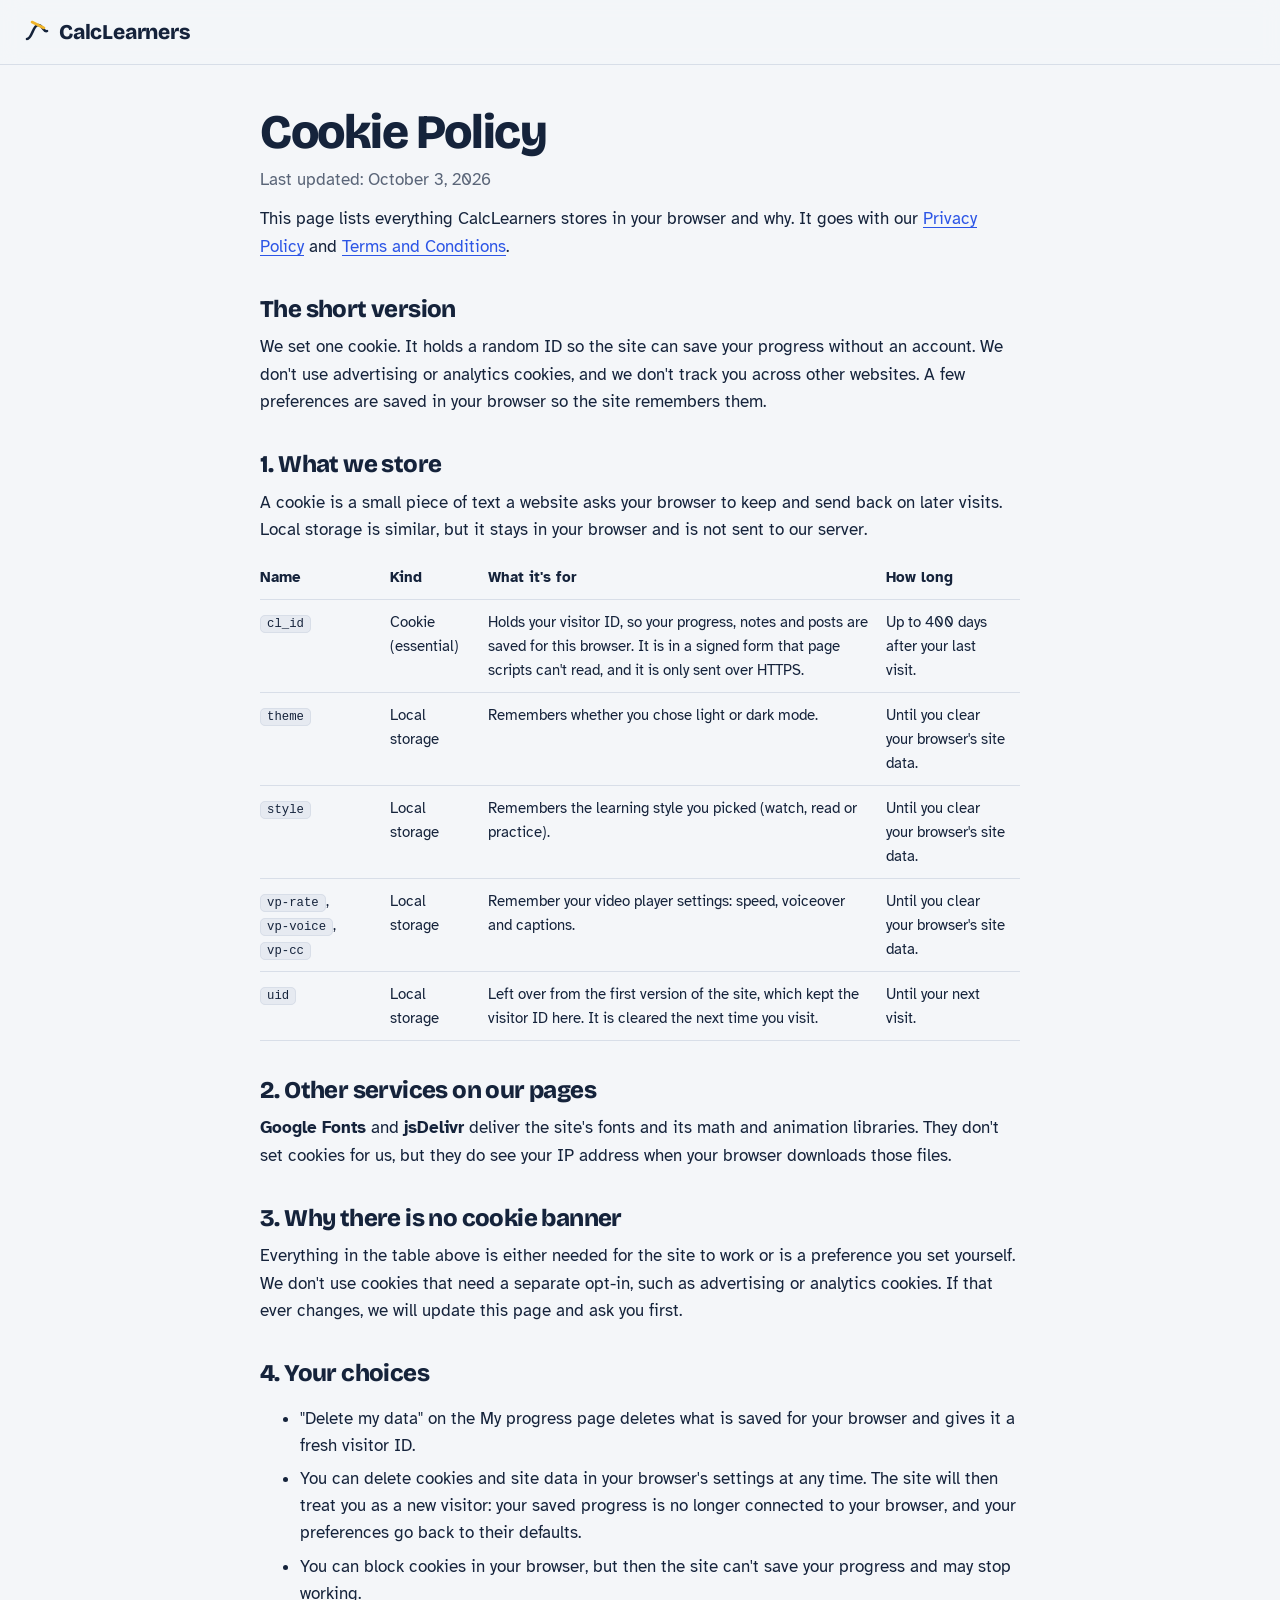
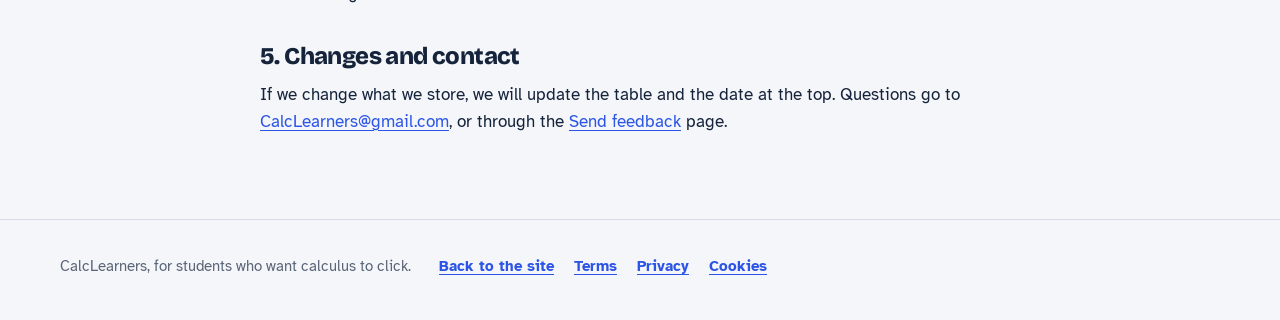
==== static/cookies.html @ 875aa3ac "Remove sign-in: anyone with the link can use the site Back to one anonymous visitor ID per browser, " ====
<!DOCTYPE html>
<html lang="en">
<head>
  <meta charset="utf-8">
  <meta name="viewport" content="width=device-width, initial-scale=1, viewport-fit=cover">
  <meta name="color-scheme" content="light dark">
  <meta name="theme-color" content="#F4F6F9">
  <title>Cookie Policy - CalcLearners</title>
  <script src="theme.js"></script>
  <link rel="icon" href="data:image/svg+xml,%3Csvg xmlns='http://www.w3.org/2000/svg' viewBox='0 0 26 26'%3E%3Crect width='26' height='26' rx='6' fill='%2315233B'/%3E%3Cpath d='M4 19 C 8 19, 9 7, 13.5 7 S 19 14, 22 12' fill='none' stroke='%23fff' stroke-width='2.4' stroke-linecap='round'/%3E%3Cpath d='M8.5 4.5 L 19 10' stroke='%23F0B429' stroke-width='2.4' stroke-linecap='round'/%3E%3C/svg%3E">
  <link rel="preconnect" href="https://fonts.googleapis.com">
  <link rel="preconnect" href="https://fonts.gstatic.com" crossorigin>
  <link rel="stylesheet" href="https://fonts.googleapis.com/css2?family=Atkinson+Hyperlegible:ital,wght@0,400;0,700;1,400&family=Bricolage+Grotesque:opsz,wght@12..96,400;12..96,600;12..96,800&display=swap">
  <link rel="stylesheet" href="style.css">
</head>
<body>
  <a class="skip" href="#main">Skip to content</a>

  <header class="top">
    <div class="top-bar">
      <a class="logo" href="./" aria-label="CalcLearners home">
        <svg viewBox="0 0 26 26" aria-hidden="true">
          <path class="logo-curve" d="M3 20 C 8 20, 9 6, 14 6 S 20 14, 23 12"/>
          <path class="logo-tangent" d="M8 3 L 20 9"/>
        </svg>
        <span>CalcLearners</span>
      </a>
    </div>
  </header>
  <main class="legal" id="main">
    <h1>Cookie Policy</h1>
    <p class="updated">Last updated: October 3, 2026</p>

    <p>This page lists everything CalcLearners stores in your browser and why. It goes with our
      <a href="privacy.html">Privacy Policy</a> and <a href="terms.html">Terms and Conditions</a>.</p>

    <h2>The short version</h2>
    <p>We set one cookie. It holds a random ID so the site can save your progress without an account. We don't
      use advertising or analytics cookies, and we don't track you across other websites. A few preferences are
      saved in your browser so the site remembers them.</p>

    <h2>1. What we store</h2>
    <p>A cookie is a small piece of text a website asks your browser to keep and send back on later visits.
      Local storage is similar, but it stays in your browser and is not sent to our server.</p>
    <div class="legal-table">
      <table>
        <thead>
          <tr><th scope="col">Name</th><th scope="col">Kind</th><th scope="col">What it's for</th><th scope="col">How long</th></tr>
        </thead>
        <tbody>
          <tr>
            <td><code>cl_id</code></td>
            <td>Cookie (essential)</td>
            <td>Holds your visitor ID, so your progress, notes and posts are saved for this browser. It is in a
              signed form that page scripts can't read, and it is only sent over HTTPS.</td>
            <td>Up to 400 days after your last visit.</td>
          </tr>
          <tr>
            <td><code>theme</code></td>
            <td>Local storage</td>
            <td>Remembers whether you chose light or dark mode.</td>
            <td>Until you clear your browser's site data.</td>
          </tr>
          <tr>
            <td><code>style</code></td>
            <td>Local storage</td>
            <td>Remembers the learning style you picked (watch, read or practice).</td>
            <td>Until you clear your browser's site data.</td>
          </tr>
          <tr>
            <td><code>vp-rate</code>, <code>vp-voice</code>, <code>vp-cc</code></td>
            <td>Local storage</td>
            <td>Remember your video player settings: speed, voiceover and captions.</td>
            <td>Until you clear your browser's site data.</td>
          </tr>
          <tr>
            <td><code>uid</code></td>
            <td>Local storage</td>
            <td>Left over from the first version of the site, which kept the visitor ID here. It is cleared the
              next time you visit.</td>
            <td>Until your next visit.</td>
          </tr>
        </tbody>
      </table>
    </div>

    <h2>2. Other services on our pages</h2>
    <p><b>Google Fonts</b> and <b>jsDelivr</b> deliver the site's fonts and its math and animation libraries.
      They don't set cookies for us, but they do see your IP address when your browser downloads those
      files.</p>

    <h2>3. Why there is no cookie banner</h2>
    <p>Everything in the table above is either needed for the site to work or is a preference you set
      yourself. We don't use cookies that need a separate opt-in, such as advertising or analytics cookies. If
      that ever changes, we will update this page and ask you first.</p>

    <h2>4. Your choices</h2>
    <ul>
      <li>"Delete my data" on the My progress page deletes what is saved for your browser and gives it a fresh
        visitor ID.</li>
      <li>You can delete cookies and site data in your browser's settings at any time. The site will then treat
        you as a new visitor: your saved progress is no longer connected to your browser, and your preferences
        go back to their defaults.</li>
      <li>You can block cookies in your browser, but then the site can't save your progress and may stop
        working.</li>
    </ul>

    <h2>5. Changes and contact</h2>
    <p>If we change what we store, we will update the table and the date at the top. Questions go to
      <a href="mailto:CalcLearners@gmail.com">CalcLearners@gmail.com</a>, or through the
      <a href="./#/feedback">Send feedback</a> page.</p>
  </main>
  <footer class="site-foot">
    <div class="wrap">
      <span>CalcLearners, for students who want calculus to click.</span>
      <nav class="foot-legal" aria-label="Legal">
        <a href="./">Back to the site</a>
        <a href="terms.html">Terms</a>
        <a href="privacy.html">Privacy</a>
        <a href="cookies.html">Cookies</a>
      </nav>
    </div>
  </footer>
</body>
</html>
---- static/style.css ----
/* CalcLearners: graph-paper calm, with one rule for clicking.
   Cobalt (--accent) is only ever used on things you can click or tap.
   Marigold is reserved for the tangent line on the home page. */
:root {
  --paper: #F4F6F9;
  --sheet: #FFFFFF;
  --ink: #15233B;
  --graphite: #5A6578;
  --rule: #D8DEE8;
  --rule-strong: #B9C2D1;
  --grid: #E6EAF1;
  --accent: #2C55E6;
  --accent-hover: #1E44C8;
  --accent-ink: #FFFFFF;
  --accent-soft: #E7EDFD;
  --marigold: #F0B429;
  --ok: #1F8A5B;
  --ok-bg: #E3F4EC;
  --bad: #C2412D;
  --bad-bg: #FBEAE6;
  --warn: #8F6200;
  --warn-bg: #FFF4D6;
  --hdr-bg: rgba(244, 246, 249, 0.92);
  --scrim: rgba(12, 20, 38, 0.45);

  --display: "Bricolage Grotesque", "Segoe UI", system-ui, -apple-system, Roboto, sans-serif;
  --body: "Atkinson Hyperlegible", system-ui, -apple-system, "Segoe UI", Roboto, sans-serif;
  --mono: ui-monospace, "SF Mono", Menlo, Consolas, "Roboto Mono", monospace;

  --hdr: 64px;
  --safe-t: env(safe-area-inset-top, 0px);
  --safe-b: env(safe-area-inset-bottom, 0px);
  --hdr-total: calc(var(--hdr) + var(--safe-t));
  --gl: max(24px, env(safe-area-inset-left, 0px));
  --gr: max(24px, env(safe-area-inset-right, 0px));
  color-scheme: light;
}

@media (prefers-color-scheme: dark) {
  :root:not([data-theme="light"]) {
    --paper: #0F1729; --sheet: #16203A; --ink: #E8ECF4; --graphite: #9AA5BA;
    --rule: #2A3654; --rule-strong: #3E4C70; --grid: #1B2641;
    --accent: #7D9BFF; --accent-hover: #A0B6FF; --accent-ink: #0B1222; --accent-soft: #1F2C55;
    --marigold: #F5C451; --ok: #4CC38A; --ok-bg: #143429; --bad: #FF8F7A; --bad-bg: #3A1F22;
    --warn: #E8B341; --warn-bg: #33290F; --hdr-bg: rgba(15, 23, 41, 0.92); --scrim: rgba(0, 0, 0, 0.55);
    color-scheme: dark;
  }
}
:root[data-theme="dark"] {
  --paper: #0F1729; --sheet: #16203A; --ink: #E8ECF4; --graphite: #9AA5BA;
  --rule: #2A3654; --rule-strong: #3E4C70; --grid: #1B2641;
  --accent: #7D9BFF; --accent-hover: #A0B6FF; --accent-ink: #0B1222; --accent-soft: #1F2C55;
  --marigold: #F5C451; --ok: #4CC38A; --ok-bg: #143429; --bad: #FF8F7A; --bad-bg: #3A1F22;
  --warn: #E8B341; --warn-bg: #33290F; --hdr-bg: rgba(15, 23, 41, 0.92); --scrim: rgba(0, 0, 0, 0.55);
  color-scheme: dark;
}

/* ---------- Base ---------- */
*, *::before, *::after { box-sizing: border-box; }
[hidden] { display: none !important; }

html {
  -webkit-text-size-adjust: 100%;
  text-size-adjust: 100%;
  scroll-padding-top: calc(var(--hdr-total) + 12px);
}
@media (prefers-reduced-motion: no-preference) { html { scroll-behavior: smooth; } }

body {
  margin: 0;
  min-height: 100vh;
  min-height: 100dvh;
  display: flex;
  flex-direction: column;
  font: 17px/1.6 var(--body);
  background: var(--paper);
  color: var(--ink);
  -webkit-tap-highlight-color: transparent;
  overflow-x: hidden;
}
@supports (overflow: clip) { body { overflow-x: clip; } }

h1, h2, h3 { font-family: var(--display); line-height: 1.15; text-wrap: balance; }
h2 { font-size: clamp(28px, 4vw, 38px); font-weight: 800; letter-spacing: -0.025em; margin: 0 0 12px; }
h3 { font-size: 21px; font-weight: 600; letter-spacing: -0.01em; margin: 28px 0 10px; }
p { margin: 0 0 12px; }
img, svg, video, canvas { max-width: 100%; }

a { color: var(--accent); text-underline-offset: 3px; text-decoration-thickness: 1px; }
a:hover { text-decoration-thickness: 2px; }

:focus-visible { outline: 3px solid var(--accent); outline-offset: 2px; border-radius: 4px; }

.sr-only {
  position: absolute; width: 1px; height: 1px; padding: 0; margin: -1px;
  overflow: hidden; clip: rect(0 0 0 0); white-space: nowrap; border: 0;
}

.skip {
  position: absolute;
  left: -999px;
  top: calc(8px + var(--safe-t));
  z-index: 60;
  background: var(--accent);
  color: var(--accent-ink);
  padding: 10px 16px;
  border-radius: 10px;
  font-weight: 700;
}
.skip:focus { left: 8px; }

.wrap { width: 100%; max-width: 1208px; margin: 0 auto; padding-left: var(--gl); padding-right: var(--gr); }

small, .muted { color: var(--graphite); }
small { display: inline-block; font-size: 0.875em; }
.bad { color: var(--bad); }
.ok { color: var(--ok); }

kbd, code {
  font: 0.82em var(--mono);
  background: var(--grid);
  border: 1px solid var(--rule);
  border-radius: 5px;
  padding: 1px 6px;
  overflow-wrap: anywhere;
}

/* ---------- Header ---------- */
.top {
  position: sticky;
  top: 0;
  z-index: 30;
  padding-top: var(--safe-t);
  background: var(--hdr-bg);
  -webkit-backdrop-filter: saturate(1.4) blur(10px);
  backdrop-filter: saturate(1.4) blur(10px);
  border-bottom: 1px solid var(--rule);
}
.top-bar {
  height: var(--hdr);
  display: flex;
  align-items: center;
  gap: 20px;
  padding-left: var(--gl);
  padding-right: var(--gr);
}

.logo {
  flex: none;
  display: flex;
  align-items: center;
  gap: 9px;
  min-height: 44px;
  font: 800 21px/1 var(--display);
  letter-spacing: -0.01em;
  color: var(--ink);
  text-decoration: none;
}
.logo svg { width: 26px; height: 26px; flex: none; }
.logo-curve { fill: none; stroke: var(--ink); stroke-width: 2.6; stroke-linecap: round; }
.logo-tangent { fill: none; stroke: var(--marigold); stroke-width: 2.6; stroke-linecap: round; }

.nav { display: flex; align-items: center; gap: 2px; }
.nav a {
  display: flex;
  align-items: center;
  min-height: 44px;
  padding: 0 12px;
  border-radius: 8px;
  color: var(--ink);
  font-weight: 700;
  font-size: 16px;
  text-decoration: none;
  white-space: nowrap;
}
.nav a[aria-current="page"] { color: var(--accent); box-shadow: inset 0 -3px 0 var(--accent); border-radius: 0; }
.nav-more { display: none; }

.top-tools { margin-left: auto; display: flex; align-items: center; gap: 10px; }

.search-mini {
  width: 210px;
  justify-content: flex-start;
  min-height: 42px;
  margin: 0;
  padding: 0 10px 0 12px;
  border: 1px solid var(--rule);
  background: var(--sheet);
  color: var(--graphite);
  font-weight: 400;
  font-size: 15px;
  cursor: text;
}
.search-mini svg { width: 16px; height: 16px; flex: none; }
.search-mini kbd { margin-left: auto; font: 12px var(--body); padding: 0 6px; }

.progress-link {
  display: flex;
  align-items: center;
  gap: 8px;
  min-height: 44px;
  padding: 0 10px 0 6px;
  border-radius: 10px;
  color: var(--ink);
  font-weight: 700;
  font-size: 15px;
  text-decoration: none;
  white-space: nowrap;
  font-variant-numeric: tabular-nums;
}
.progress-link svg { width: 32px; height: 32px; flex: none; transform: rotate(-90deg); }
.progress-link[aria-current="page"] { color: var(--accent); }
.pr-track { fill: none; stroke: var(--rule); stroke-width: 4; }
.pr-fill { fill: none; stroke: var(--ok); stroke-width: 4; stroke-linecap: round; transition: stroke-dasharray 0.6s ease; }

.icon-btn {
  display: inline-grid;
  place-items: center;
  width: 44px;
  height: 44px;
  min-height: 44px;
  margin: 0;
  padding: 0;
  border: 1px solid var(--rule);
  border-radius: 10px;
  background: transparent;
  color: var(--ink);
}
.icon-btn svg { width: 19px; height: 19px; }
.menu-btn { display: none; }
.menu-btn path { transition: transform 0.2s ease, opacity 0.2s ease; transform-origin: 12px 12px; }
.menu-btn[aria-expanded="true"] .m1 { transform: rotate(45deg) translateY(5px); }
.menu-btn[aria-expanded="true"] .m2 { opacity: 0; }
.menu-btn[aria-expanded="true"] .m3 { transform: rotate(-45deg) translateY(-5px); }

:root[data-theme="dark"] .ico-moon,
:root:not([data-theme="dark"]) .ico-sun { display: none; }

@media (hover: hover) {
  .nav a:hover { background: var(--accent-soft); color: var(--accent); }
  .nav a[aria-current="page"]:hover { background: transparent; }
  .progress-link:hover { background: var(--accent-soft); }
  .icon-btn:hover { border-color: var(--accent); color: var(--accent); background: transparent; }
  .search-mini:hover { border-color: var(--accent); background: var(--sheet); color: var(--graphite); }
}

/* ---------- Server banner & toast ---------- */
#banner {
  background: var(--bad-bg);
  color: var(--ink);
  border-bottom: 1px solid var(--bad);
  padding: 12px var(--gr) 12px var(--gl);
  font-size: 15px;
}

#toast {
  position: fixed;
  left: 50%;
  bottom: calc(20px + var(--safe-b));
  z-index: 70;
  transform: translate(-50%, 20px);
  max-width: calc(100% - 32px);
  padding: 12px 20px;
  border-radius: 12px;
  background: var(--ink);
  color: var(--paper);
  font-weight: 700;
  text-align: center;
  opacity: 0;
  pointer-events: none;
  transition: opacity 0.2s, transform 0.2s;
}
#toast.show { opacity: 1; transform: translate(-50%, 0); }

/* ---------- Form controls ---------- */
input, textarea, select, button { font: inherit; color: inherit; }

input, textarea, select {
  display: block;
  width: 100%;
  margin: 4px 0;
  min-height: 46px;
  padding: 10px 14px;
  border: 1px solid var(--rule-strong);
  border-radius: 10px;
  background: var(--sheet);
  color: var(--ink);
  font-size: max(16px, 1em); /* 16px+ stops iPhones zooming in on focus */
}
input[type="radio"], input[type="checkbox"] { display: inline-block; width: auto; min-height: 0; accent-color: var(--accent); }
textarea { min-height: 0; resize: vertical; line-height: 1.5; }
input::placeholder, textarea::placeholder { color: var(--graphite); opacity: 1; }
input:focus, textarea:focus, select:focus { outline: none; border-color: var(--accent); box-shadow: 0 0 0 3px var(--accent-soft); }
input[type="search"]::-webkit-search-decoration { -webkit-appearance: none; }
label { display: block; margin: 10px 0; }

button, .btn {
  display: inline-flex;
  align-items: center;
  justify-content: center;
  gap: 8px;
  width: auto;
  min-height: 44px;
  margin: 4px 0;
  padding: 9px 18px;
  border: 2px solid var(--accent);
  border-radius: 10px;
  background: var(--accent);
  color: var(--accent-ink);
  font-family: var(--body);
  font-weight: 700;
  font-size: 16px;
  line-height: 1.25;
  text-align: center;
  text-decoration: none;
  cursor: pointer;
  touch-action: manipulation;
  transition: background-color 0.15s, border-color 0.15s, color 0.15s, transform 0.1s;
}
button:active, .btn:active { transform: translateY(1px); }
button:disabled { cursor: default; opacity: 0.55; transform: none; }
button.ghost, .btn.ghost { background: transparent; color: var(--accent); }
button.small, .btn.small { min-height: 36px; padding: 5px 12px; font-size: 15px; }
/* Things that can't be undone (deleting your data). */
button.danger { background: var(--bad); border-color: var(--bad); color: var(--sheet); }
button.danger.ghost { background: transparent; color: var(--bad); }
button.danger:focus-visible { outline-color: var(--bad); }
button.link {
  display: inline;
  min-height: 0;
  margin: 0;
  padding: 0;
  border: 0;
  background: none;
  color: var(--accent);
  font-weight: 700;
  text-decoration: underline;
  text-underline-offset: 3px;
}
.btn-lg { flex-wrap: wrap; row-gap: 0; column-gap: 10px; min-height: 54px; padding: 13px 24px; font-size: 17px; border-radius: 12px; }
.btn small { color: inherit; opacity: 0.85; font-weight: 400; font-size: 14px; }

@media (hover: hover) {
  button:hover, .btn:hover { background: var(--accent-hover); border-color: var(--accent-hover); color: var(--accent-ink); text-decoration: none; }
  button.ghost:hover, .btn.ghost:hover { background: var(--accent-soft); border-color: var(--accent); color: var(--accent); }
  button.link:hover { background: none; color: var(--accent); text-decoration-thickness: 2px; }
  button.danger:hover { background: var(--bad); border-color: var(--bad); color: var(--sheet); filter: brightness(0.9); }
  button.danger.ghost:hover { background: var(--bad-bg); border-color: var(--bad); color: var(--bad); filter: none; }
}
@media (pointer: coarse) {
  button.small, .btn.small { min-height: 44px; }
}

.row { display: flex; gap: 8px; align-items: center; flex-wrap: wrap; }
.row > input, .row > select, .row > textarea { flex: 1 1 160px; min-width: 0; }
.row.between { justify-content: space-between; }

/* ---------- Home page ---------- */
#landing { flex: 1; }

.hero {
  display: grid;
  grid-template-columns: 5fr 7fr;
  gap: 48px;
  align-items: center;
  padding-top: 56px;
  padding-bottom: 32px;
}
.hero h1 {
  margin: 0;
  font-size: clamp(40px, 6vw, 76px);
  font-weight: 800;
  letter-spacing: -0.035em;
  line-height: 0.98;
}
.hero h1 span { display: block; font-weight: 400; letter-spacing: -0.02em; }
.lede { font-size: 19px; color: var(--graphite); max-width: 36ch; margin: 22px 0 28px; }
.hero-actions { display: flex; flex-direction: column; align-items: flex-start; gap: 12px; }
.hero-actions .btn { margin: 0; }
.resume-note { margin: 0; font-size: 15px; color: var(--graphite); max-width: 40ch; }
.resume-note b { color: var(--ink); }

.plot {
  margin: 0;
  min-width: 0;
  padding: 16px 16px 12px;
  background: var(--sheet);
  border: 1px solid var(--rule);
  border-radius: 20px;
}
.graph { display: block; width: 100%; height: auto; cursor: crosshair; touch-action: pan-y; border-radius: 8px; }
.g-grid { stroke: var(--grid); stroke-width: 1; }
.g-axis { stroke: var(--graphite); stroke-width: 1.2; }
.g-curve { fill: none; stroke: var(--ink); stroke-width: 3; stroke-linecap: round; stroke-linejoin: round; }
.g-rise { fill: none; stroke: var(--marigold); stroke-width: 1.5; stroke-dasharray: 4 4; }
.g-tan { stroke: var(--marigold); stroke-width: 4; stroke-linecap: round; }
.g-dot { fill: var(--sheet); stroke: var(--ink); stroke-width: 3; }

.readout {
  display: flex;
  flex-wrap: wrap;
  align-items: baseline;
  gap: 6px 22px;
  margin-top: 8px;
  padding: 12px 4px 2px;
  border-top: 1px solid var(--rule);
  font-size: 16px;
}
.readout .val { font-variant-numeric: tabular-nums; }
.readout .hint { margin-left: auto; color: var(--graphite); font-size: 14px; }
.swatch { display: inline-block; width: 14px; height: 4px; margin-right: 7px; border-radius: 2px; vertical-align: middle; }
.sw-curve { background: var(--ink); }
.sw-tan { background: var(--marigold); }

.find { padding-top: 24px; padding-bottom: 56px; }
.find > label { margin: 0 0 12px; font: 600 23px/1.2 var(--display); letter-spacing: -0.01em; }
.find-box {
  display: flex;
  align-items: center;
  gap: 10px;
  padding: 5px 5px 5px 16px;
  background: var(--sheet);
  border: 2px solid var(--rule);
  border-radius: 14px;
}
.find-box:focus-within { border-color: var(--accent); }
.find-box > svg { width: 22px; height: 22px; flex: none; color: var(--graphite); }
.find-box input { flex: 1; min-width: 0; margin: 0; padding: 10px 0; border: 0; background: none; font-size: 19px; }
.find-box input:focus { box-shadow: none; }
.find-box .btn { margin: 0; flex: none; }

.find-results {
  list-style: none;
  margin: 8px 0 0;
  padding: 6px;
  background: var(--sheet);
  border: 1px solid var(--rule);
  border-radius: 14px;
}
.find-results a {
  display: flex;
  flex-wrap: wrap;
  align-items: baseline;
  justify-content: space-between;
  gap: 2px 16px;
  min-height: 48px;
  padding: 11px 12px;
  border-radius: 10px;
  color: var(--ink);
  text-decoration: none;
  font-weight: 700;
}
.find-results a small { font-weight: 400; }
.find-results a:focus-visible { outline-offset: -3px; }
.find-results .none { padding: 12px; color: var(--graphite); }
@media (hover: hover) { .find-results a:hover { background: var(--accent-soft); color: var(--accent); } }

.chips-row { display: flex; flex-wrap: wrap; align-items: center; gap: 8px; margin-top: 14px; }
.chips-row > span { color: var(--graphite); font-size: 15px; margin-right: 4px; }

.course-map { padding: 56px 0 72px; background: var(--sheet); border-top: 1px solid var(--rule); border-bottom: 1px solid var(--rule); }
.section-head { display: flex; align-items: flex-end; justify-content: space-between; flex-wrap: wrap; gap: 16px 24px; margin-bottom: 24px; }
.section-head h2 { margin: 0; font-size: clamp(30px, 4vw, 44px); }
.section-head p { margin: 8px 0 0; color: var(--graphite); max-width: 54ch; }
.legend { display: flex; flex-wrap: wrap; gap: 6px 18px; font-size: 14px; color: var(--graphite); }
.legend i { display: inline-block; width: 10px; height: 10px; margin-right: 6px; border-radius: 50%; }
.lg-done { background: var(--ok); }
.lg-here { background: var(--accent); }
.lg-todo { background: var(--rule-strong); }

.weeks { list-style: none; margin: 0; padding: 0; border-top: 1px solid var(--rule); }
.weeks-empty { padding: 20px 8px; color: var(--graphite); }
.week { border-bottom: 1px solid var(--rule); }
.week-toggle {
  display: grid;
  grid-template-columns: 64px minmax(0, 1fr) auto 24px;
  align-items: center;
  gap: 16px;
  width: 100%;
  min-height: 72px;
  margin: 0;
  padding: 14px 8px;
  border: 0;
  border-radius: 0;
  background: transparent;
  color: var(--ink);
  text-align: left;
  font-weight: 400;
}
.week-toggle:active { transform: none; }
.week-toggle:focus-visible { outline-offset: -3px; border-radius: 8px; }
.w-num { font: 800 30px/1 var(--display); letter-spacing: -0.03em; color: var(--rule-strong); font-variant-numeric: tabular-nums; }
.week.done .w-num { color: var(--ok); }
.week.current .w-num { color: var(--accent); }
.w-title { font: 600 20px/1.25 var(--display); min-width: 0; }
.w-sub { display: block; margin-top: 3px; font: 15px/1.4 var(--body); color: var(--graphite); }
.w-state { font-size: 14px; color: var(--graphite); white-space: nowrap; }
.week.done .w-state { color: var(--ok); font-weight: 700; }
.week.current .w-state { color: var(--accent); font-weight: 700; }
.chev { width: 20px; height: 20px; color: var(--graphite); transition: transform 0.2s ease; }
.week.open .chev { transform: rotate(180deg); }
.week-lessons { display: none; padding: 0 8px 22px 88px; }
.week.open .week-lessons { display: block; }
.week-lessons ul { list-style: none; margin: 0; padding: 0; display: grid; grid-template-columns: repeat(auto-fill, minmax(min(100%, 250px), 1fr)); gap: 8px; }
.week-lessons a {
  display: flex;
  align-items: center;
  gap: 10px;
  min-height: 48px;
  padding: 10px 14px;
  border: 1px solid var(--rule);
  border-radius: 10px;
  background: var(--paper);
  color: var(--ink);
  text-decoration: none;
  line-height: 1.3;
}
.week-lessons .dot { flex: none; width: 10px; height: 10px; border-radius: 50%; border: 2px solid var(--rule-strong); }
.week-lessons a.l-done .dot { background: var(--ok); border-color: var(--ok); }
.week-lessons a.l-next { border-color: var(--accent); box-shadow: inset 4px 0 0 var(--accent); }
.week-lessons a.l-next .dot { border-color: var(--accent); }
.week-lessons .tag { margin-left: auto; padding-left: 8px; font-size: 13px; font-weight: 700; color: var(--accent); white-space: nowrap; }
@media (hover: hover) {
  .week-toggle:hover { background: transparent; color: var(--ink); }
  .week-toggle:hover .w-title { color: var(--accent); }
  .week-lessons a:hover { border-color: var(--accent); color: var(--accent); }
}

.tools-band { padding-top: 72px; padding-bottom: 72px; }
.tools-band h2 { margin-bottom: 24px; }
.tool-list { display: grid; grid-template-columns: repeat(3, minmax(0, 1fr)); border-top: 2px solid var(--ink); }
.tool { padding: 24px 28px 8px 0; }
.tool + .tool { padding-left: 28px; border-left: 1px solid var(--rule); }
.tool h3 { margin: 0 0 8px; font-size: 22px; }
.tool p { color: var(--graphite); max-width: 34ch; margin-bottom: 14px; }
.tool a { font-weight: 700; }
.tool-formula { margin: 6px 0 14px; font-size: 18px; overflow-x: auto; overflow-y: hidden; }

/* ---------- Footer ---------- */
.site-foot {
  border-top: 1px solid var(--rule);
  padding: 24px 0 calc(32px + var(--safe-b));
  color: var(--graphite);
  font-size: 15px;
}
.site-foot .wrap { display: flex; flex-wrap: wrap; align-items: center; gap: 8px 28px; }
.site-foot nav { display: flex; flex-wrap: wrap; gap: 4px 20px; margin-left: auto; }
.site-foot .foot-legal { margin-left: 0; }
.site-foot a { display: inline-flex; align-items: center; min-height: 44px; font-weight: 700; }

/* ---------- Forms ---------- */
.field { margin-bottom: 14px; }
.field label { margin: 0 0 4px; font-weight: 700; }
.field input { margin: 0; }
.field .hint { display: block; margin-top: 4px; font-size: 14px; }
.form-error { margin: 0 0 12px; color: var(--bad); font-weight: 700; }
.form-error:empty { display: none; }
.account-actions { margin-top: 14px; }
.delete-data { margin-top: 14px; padding-top: 14px; border-top: 1px solid var(--rule); }
.delete-data .field { max-width: 360px; }

/* ---------- Terms, privacy and cookie pages ---------- */
main.legal { width: 100%; max-width: 808px; margin: 0 auto; padding: 40px var(--gr) 72px var(--gl); }
.legal h1 { margin: 0 0 6px; font-size: clamp(34px, 5vw, 48px); font-weight: 800; letter-spacing: -0.03em; }
.legal h2 { margin: 36px 0 10px; font-size: 24px; }
.legal .updated { color: var(--graphite); }
.legal li { margin-bottom: 6px; }
.legal-table { overflow-x: auto; }
.legal table { width: 100%; min-width: 540px; border-collapse: collapse; font-size: 15px; }
.legal th, .legal td { padding: 10px 14px 10px 0; border-bottom: 1px solid var(--rule); text-align: left; vertical-align: top; }
.legal td code { white-space: nowrap; }

/* ---------- Learning app layout ---------- */
#app { flex: 1; display: flex; align-items: flex-start; width: 100%; }

aside {
  position: sticky;
  top: var(--hdr-total);
  flex: none;
  width: 300px;
  height: calc(100vh - var(--hdr-total));
  height: calc(100dvh - var(--hdr-total));
  overflow-y: auto;
  overscroll-behavior: contain;
  -webkit-overflow-scrolling: touch;
  padding: 0 14px 32px max(14px, env(safe-area-inset-left, 0px));
  background: var(--sheet);
  border-right: 1px solid var(--rule);
}
.aside-head {
  position: sticky;
  top: 0;
  z-index: 1;
  display: flex;
  gap: 8px;
  align-items: center;
  padding: 16px 0 8px;
  background: var(--sheet);
}
.aside-head input { margin: 0; }
.topics-close { display: none; flex: none; }

#side h4 {
  display: flex;
  justify-content: space-between;
  gap: 8px;
  margin: 18px 0 0;
  padding: 0 10px;
  font: 600 15px/1.3 var(--display);
  color: var(--ink);
}
#side h4 span { font: 13px var(--body); color: var(--graphite); font-variant-numeric: tabular-nums; }
.unit-sub { margin: 2px 0 6px; padding: 0 10px; color: var(--graphite); font-size: 13px; line-height: 1.35; }
#side > small { display: block; padding: 12px 10px; }

a.t {
  display: flex;
  align-items: center;
  gap: 8px;
  min-height: 40px;
  padding: 7px 10px;
  border-radius: 8px;
  color: var(--ink);
  font-size: 15px;
  line-height: 1.3;
  text-decoration: none;
}
a.t .tick { flex: none; width: 14px; color: var(--ok); font-weight: 700; text-align: center; }
a.t.on { background: var(--accent-soft); color: var(--accent); font-weight: 700; box-shadow: inset 3px 0 0 var(--accent); }
@media (hover: hover) { a.t:hover { background: var(--accent-soft); color: var(--accent); } }

.scrim { display: none; }
.topics-btn { display: none; }

main { flex: 1; min-width: 0; padding: 32px 40px 64px; }
#view { max-width: 860px; }
#view:focus { outline: none; }
#view > h2:first-child { margin-top: 0; }

.card {
  margin: 12px 0;
  padding: 20px 22px;
  background: var(--sheet);
  border: 1px solid var(--rule);
  border-radius: 14px;
}
.card h3 { margin-top: 0; }
.card.slim { padding: 12px 16px; }
.card.hl { border-color: var(--accent); box-shadow: inset 4px 0 0 var(--accent); }

.empty { text-align: center; color: var(--graphite); padding: 40px 20px; border: 2px dashed var(--rule-strong); border-radius: 14px; }

/* ---------- Badges & chips ---------- */
.badge {
  display: inline-block;
  padding: 1px 9px;
  border-radius: 999px;
  border: 1px solid var(--rule-strong);
  color: var(--ink);
  font-size: 13px;
  font-weight: 700;
  line-height: 1.5;
}
.badge.lvl-beginner, .badge.ok { border-color: var(--ok); color: var(--ok); }
.badge.lvl-intermediate { border-color: var(--warn); color: var(--warn); }
.badge.lvl-advanced { border-color: var(--bad); color: var(--bad); }

.chips { display: flex; flex-wrap: wrap; gap: 6px; margin-top: 10px; }
.chip {
  display: inline-flex;
  align-items: center;
  min-height: 34px;
  max-width: 100%;
  padding: 5px 13px;
  border-radius: 999px;
  background: var(--accent-soft);
  color: var(--accent);
  font-size: 15px;
  line-height: 1.3;
  text-decoration: none;
  overflow-wrap: anywhere;
}
.chip.done { background: var(--ok-bg); color: var(--ok); }
.chip.weak { background: var(--bad-bg); color: var(--bad); }
@media (hover: hover) {
  .chip:hover { background: var(--accent); color: var(--accent-ink); }
  .chip.done:hover { background: var(--ok); color: var(--sheet); }
  .chip.weak:hover { background: var(--bad); color: var(--sheet); }
}
@media (pointer: coarse) { .chip { min-height: 40px; } }

/* ---------- Lesson ---------- */
.crumbs { display: flex; flex-wrap: wrap; align-items: center; gap: 4px 8px; margin-bottom: 6px; color: var(--graphite); font-size: 15px; }
.lesson-actions { margin-bottom: 8px; }
.prereq { border-left: 4px solid var(--warn); }
.prereq .chips { margin: 10px 0; }
.prereq-note { margin: 0; font-size: 15px; }

.jump {
  position: sticky;
  top: var(--hdr-total);
  z-index: 5;
  display: flex;
  gap: 2px;
  margin: 8px 0;
  padding: 8px 0;
  overflow-x: auto;
  scrollbar-width: none;
  background: var(--paper);
  border-bottom: 1px solid var(--rule);
}
.jump::-webkit-scrollbar { display: none; }
.jump button {
  flex: none;
  margin: 0;
  padding: 6px 10px;
  border: 0;
  background: transparent;
  color: var(--ink);
  font-size: 15px;
  white-space: nowrap;
}
.jump button span {
  display: inline-grid;
  place-items: center;
  width: 20px;
  height: 20px;
  border-radius: 50%;
  border: 1px solid var(--rule-strong);
  font-size: 12px;
  font-variant-numeric: tabular-nums;
}
@media (hover: hover) { .jump button:hover { background: var(--accent-soft); color: var(--accent); border-color: transparent; } }

section.card { scroll-margin-top: calc(var(--hdr-total) + 72px); }

.formula { border-top: 1px solid var(--rule); padding: 8px 0 2px; overflow-x: auto; overflow-y: hidden; -webkit-overflow-scrolling: touch; }
.formula:first-of-type { border-top: 0; }
.formula small { display: block; }
.katex-display { margin: 0.5em 0; }
.katex { font-size: 1.1em; }

.problem { font-size: 18px; }
.steps { padding-left: 22px; }
.steps li { margin: 8px 0; padding-left: 4px; }
#s-example .answer { padding: 12px 16px; background: var(--ok-bg); border-radius: 10px; }

.mistakes { padding-left: 0; list-style: none; }
.mistakes li { position: relative; padding: 6px 0 6px 28px; }
.mistakes li::before { content: "!"; position: absolute; left: 0; top: 8px; display: grid; place-items: center; width: 18px; height: 18px; border-radius: 50%; background: var(--warn-bg); color: var(--warn); font-size: 12px; font-weight: 700; }

.prob { border-top: 1px solid var(--rule); padding: 14px 0; }
.prob p { margin: 0 0 6px; }
.box { margin-top: 8px; padding: 12px 16px; border-radius: 10px; background: var(--grid); overflow-x: auto; }
.box.ans { background: var(--ok-bg); }

.qq { border-top: 1px solid var(--rule); padding: 14px 0; }
.choices { display: grid; grid-template-columns: repeat(auto-fit, minmax(min(100%, 200px), 1fr)); gap: 8px; }
.choice {
  justify-content: flex-start;
  margin: 0;
  padding: 10px 14px;
  border: 1px solid var(--rule-strong);
  background: var(--sheet);
  color: var(--ink);
  font-weight: 400;
  text-align: left;
  overflow-x: auto;
}
.choice:disabled { opacity: 0.6; }
.choice.right { border-color: var(--ok); background: var(--ok-bg); color: var(--ink); opacity: 1; box-shadow: inset 4px 0 0 var(--ok); }
.choice.wrong { border-color: var(--bad); background: var(--bad-bg); color: var(--ink); opacity: 1; box-shadow: inset 4px 0 0 var(--bad); }
@media (hover: hover) { .choice:not(:disabled):hover { border-color: var(--accent); background: var(--accent-soft); color: var(--ink); } }
.why { margin: 10px 0 0; }

.result {
  display: flex;
  align-items: center;
  gap: 16px;
  margin: 14px 0;
  padding: 14px 18px;
  border: 1px solid var(--rule-strong);
  border-radius: 12px;
}
.result.good { border-color: var(--ok); background: var(--ok-bg); }
.result .score { font: 800 34px/1 var(--display); font-variant-numeric: tabular-nums; }

.videos { padding-left: 20px; }
.videos li { margin: 6px 0; }

.pager { display: grid; grid-template-columns: 1fr 1fr; gap: 12px; margin: 28px 0 40px; }
.pager a {
  display: flex;
  flex-direction: column;
  gap: 2px;
  min-height: 64px;
  padding: 12px 16px;
  border: 1px solid var(--rule);
  border-radius: 12px;
  background: var(--sheet);
  font-weight: 700;
  text-decoration: none;
  line-height: 1.3;
}
.pager a small { font-weight: 400; color: var(--graphite); }
.pager .next { grid-column: 2; text-align: right; align-items: flex-end; }
@media (hover: hover) { .pager a:hover { border-color: var(--accent); background: var(--accent-soft); } }

/* ---------- Topic picker ---------- */
.topic-grid { display: grid; grid-template-columns: repeat(auto-fill, minmax(min(100%, 230px), 1fr)); gap: 10px; }
.topic {
  display: flex;
  flex-direction: column;
  gap: 4px;
  padding: 14px 16px;
  border: 1px solid var(--rule);
  border-radius: 12px;
  background: var(--sheet);
  color: var(--ink);
  text-decoration: none;
}
.topic.done { border-color: var(--ok); }
.topic.done b { color: var(--ok); }
.topic span { font-size: 14px; color: var(--graphite); }
@media (hover: hover) { .topic:hover { border-color: var(--accent); color: var(--accent); } }

/* ---------- Dashboard ---------- */
.tiles { display: grid; grid-template-columns: repeat(auto-fit, minmax(min(100%, 150px), 1fr)); gap: 10px; margin-bottom: 8px; }
.tile { padding: 16px; background: var(--sheet); border: 1px solid var(--rule); border-radius: 14px; }
.tile b { display: block; font: 800 34px/1.1 var(--display); font-variant-numeric: tabular-nums; }
.tile b small { font-size: 17px; }
.tile span { color: var(--graphite); font-size: 15px; }
.two { display: grid; grid-template-columns: repeat(auto-fit, minmax(min(100%, 260px), 1fr)); gap: 12px; }
.two h3 { margin: 4px 0 10px; }
.bar { height: 8px; margin: 10px 0; border-radius: 999px; background: var(--grid); overflow: hidden; }
.bar i { display: block; height: 100%; background: var(--ok); border-radius: inherit; transition: width 0.6s; }

/* ---------- Forum ---------- */
.filters { margin: 24px 0 4px; }
.tabs { display: flex; padding: 3px; gap: 2px; border: 1px solid var(--rule-strong); border-radius: 12px; background: var(--sheet); }
.tabs button { margin: 0; min-height: 40px; padding: 6px 14px; border: 0; border-radius: 9px; background: transparent; color: var(--ink); font-weight: 700; }
.tabs button.on { background: var(--accent); color: var(--accent-ink); }
@media (hover: hover) { .tabs button:not(.on):hover { background: var(--accent-soft); color: var(--accent); } }
.q-head { display: flex; gap: 12px; align-items: flex-start; }
.q-head > div { min-width: 0; }
.q-title { font: 600 18px/1.3 var(--display); overflow-wrap: anywhere; }
.meta { display: flex; flex-wrap: wrap; align-items: center; gap: 6px; margin-top: 4px; color: var(--graphite); font-size: 14px; }
.post-text { margin: 8px 0; white-space: pre-wrap; overflow-wrap: anywhere; }
.vote {
  flex: none;
  min-height: 40px;
  margin: 0;
  padding: 4px 10px;
  border: 1px solid var(--rule-strong);
  background: transparent;
  color: var(--graphite);
  font-size: 14px;
  font-variant-numeric: tabular-nums;
}
.vote.on { background: var(--accent); border-color: var(--accent); color: var(--accent-ink); }
.vote:disabled { opacity: 0.5; }
@media (hover: hover) { .vote:not(:disabled):not(.on):hover { background: var(--accent-soft); border-color: var(--accent); color: var(--accent); } }
.answers { margin-left: 8px; }
.answers .answer { display: flex; gap: 10px; align-items: flex-start; margin: 10px 0; padding: 4px 0 4px 12px; border-left: 2px solid var(--rule); }
.answers .answer > div { min-width: 0; }
.answers .answer.helpful { border-left-color: var(--ok); }
.answers .answer .post-text { margin: 0 0 2px; }
.reply textarea { min-height: 46px; }

/* ---------- Upload ---------- */
.drop {
  position: relative;
  display: flex;
  flex-direction: column;
  align-items: center;
  gap: 2px;
  margin: 0 0 8px;
  padding: 28px 16px;
  border: 2px dashed var(--rule-strong);
  border-radius: 14px;
  text-align: center;
  cursor: pointer;
  transition: border-color 0.15s, background 0.15s;
}
.drop b { color: var(--accent); }
.drop:hover, .drop.over { border-color: var(--accent); background: var(--accent-soft); }
.drop input { position: absolute; inset: 0; width: 100%; height: 100%; opacity: 0; cursor: pointer; margin: 0; }
.drop:focus-within { outline: 3px solid var(--accent); outline-offset: 2px; }
#fname { font-weight: 700; margin-top: 6px; overflow-wrap: anywhere; }
.styles { display: grid; grid-template-columns: repeat(auto-fit, minmax(min(100%, 230px), 1fr)); gap: 8px; margin-bottom: 12px; }
.style {
  position: relative;
  display: flex;
  flex-direction: column;
  margin: 0;
  padding: 12px 14px 12px 42px;
  border: 1px solid var(--rule-strong);
  border-radius: 12px;
  cursor: pointer;
}
.style input { position: absolute; left: 14px; top: 16px; margin: 0; }
.style:has(input:checked) { border-color: var(--accent); background: var(--accent-soft); }
.plan { margin-top: 16px; padding: 16px 18px; border-radius: 12px; background: var(--grid); }
.plan h3 { margin-top: 0; }

/* ---------- Feedback ---------- */
.rating { display: flex; gap: 6px; align-items: center; flex-wrap: wrap; }
.rating button { width: 48px; margin: 0; }

/* ---------- Learning style + Watch / Read / Practice ---------- */
.style-bar {
  display: flex;
  flex-wrap: wrap;
  align-items: center;
  gap: 6px 14px;
  margin: 4px 0 14px;
  padding: 10px 14px;
  border: 1px solid var(--rule);
  border-radius: 14px;
  background: var(--sheet);
}
.style-bar label { display: flex; flex-wrap: wrap; align-items: center; gap: 8px; margin: 0; font-weight: 700; }
.style-bar select { width: auto; max-width: 100%; margin: 0; min-height: 40px; padding: 6px 10px; }
.style-tip { color: var(--graphite); font-size: 15px; flex: 1 1 260px; }
.modes { display: grid; grid-template-columns: repeat(3, minmax(0, 1fr)); gap: 8px; margin: 4px 0 14px; }
.modes button {
  flex-direction: column;
  gap: 0;
  margin: 0;
  padding: 10px 6px;
  border: 1px solid var(--rule-strong);
  background: var(--sheet);
  color: var(--ink);
  font-size: 16px;
}
.modes button small { font-weight: 400; }
.modes button.on { background: var(--accent); border-color: var(--accent); color: var(--accent-ink); }
.modes button.on small { color: var(--accent-ink); opacity: 0.85; }
@media (hover: hover) { .modes button:not(.on):hover { background: var(--accent-soft); border-color: var(--accent); color: var(--accent); } }
.callout { margin: 14px 0; padding: 12px 16px; border-left: 4px solid var(--warn); border-radius: 10px; background: var(--warn-bg); }

/* ---------- Reading version ---------- */
.reader { max-width: 70ch; font-size: 18px; line-height: 1.75; }
.reader-meta { margin: 0 0 4px; color: var(--graphite); font-size: 15px; }
.reader .ar-h { margin: 1.6em 0 0.4em; letter-spacing: -0.01em; }
.reader h3.ar-h { font-size: 1.3em; }
.reader p { margin: 0.7em 0; }
.reader ul, .reader ol { padding-left: 1.4em; }
.reader li { margin: 0.25em 0; }
.reader .katex-display { margin: 0.8em 0; padding: 2px 0; overflow-x: auto; overflow-y: hidden; }
.ex-block {
  margin: 1.2em 0;
  padding: 14px 18px;
  border: 1px solid var(--rule);
  border-left: 4px solid var(--accent);
  border-radius: 12px;
  background: var(--sheet);
}
.ex-title { font-weight: 700; }
.ex-steps { margin: 0.6em 0; }
.ex-steps li { margin: 0.4em 0; }
.ex-answer { padding: 8px 12px; border-radius: 10px; background: var(--ok-bg); }
.fig { margin: 1.4em 0; }
.fig figcaption { margin-top: 6px; color: var(--graphite); font-size: 15px; text-align: center; }
.vp.still { box-shadow: none; }
.vp.still .vp-stage { cursor: default; }
.try { margin: 1.2em 0; padding: 12px 16px; border: 2px dashed var(--rule-strong); border-radius: 12px; }
.try summary { cursor: pointer; color: var(--accent); font-weight: 700; min-height: 32px; }
.try[open] summary { margin-bottom: 8px; }
.reader-end { margin: 24px 0 8px; }
.notes-card textarea { min-height: 110px; }

/* ---------- Video lessons: upload result, library, watch page ---------- */
.video-ready {
  display: flex;
  gap: 16px;
  align-items: flex-start;
  margin-top: 16px;
  padding: 18px;
  border: 1px solid var(--rule-strong);
  border-radius: 14px;
  background: var(--sheet);
}
.video-ready > div { min-width: 0; }
.video-ready h3 { margin: 0 0 4px; }
.big-emoji { font-size: 42px; line-height: 1; }
.spin { animation: spin 2s linear infinite; }
@keyframes spin { to { transform: rotate(360deg); } }
.ep-list { margin: 8px 0 14px; padding-left: 20px; }
.ep-list small { margin-left: 6px; }
.plan-details { margin-top: 12px; }
.plan-details summary { cursor: pointer; color: var(--accent); font-weight: 700; }

.episodes { display: flex; gap: 8px; overflow-x: auto; padding: 4px 0 10px; scrollbar-width: thin; -webkit-overflow-scrolling: touch; }
.ep {
  flex: 0 0 auto;
  display: grid;
  grid-template-columns: auto 1fr;
  grid-template-rows: auto auto;
  column-gap: 8px;
  align-items: center;
  width: 190px;
  padding: 10px 12px;
  border: 1px solid var(--rule);
  border-radius: 12px;
  background: var(--sheet);
  color: var(--ink);
  text-decoration: none;
}
.ep.on { border-color: var(--accent); box-shadow: 0 0 0 1px var(--accent); }
@media (hover: hover) { .ep:hover { border-color: var(--accent); } }
.ep .n {
  grid-row: span 2;
  display: grid;
  place-items: center;
  width: 28px;
  height: 28px;
  border-radius: 50%;
  border: 1px solid var(--rule-strong);
  font-weight: 700;
  font-size: 13px;
}
.ep.on .n { border-color: var(--accent); color: var(--accent); }
.ep.done .n { border-color: var(--ok); color: var(--ok); background: var(--ok-bg); }
.ep .t { font-size: 14px; font-weight: 700; line-height: 1.25; overflow: hidden; display: -webkit-box; -webkit-line-clamp: 2; -webkit-box-orient: vertical; }
.ep small { font-size: 13px; }
.ep-head h3 { margin: 10px 0 0; }
.ep-head p { margin: 2px 0 12px; }
.player-tips { margin: 8px 0 0; }

.practice { position: relative; overflow: hidden; margin-top: 20px; }
.levels { display: grid; grid-template-columns: repeat(4, minmax(0, 1fr)); gap: 8px; }
.lvl {
  flex-direction: column;
  align-items: flex-start;
  gap: 0;
  margin: 0;
  border: 1px solid var(--rule-strong);
  border-top: 4px solid var(--c);
  background: transparent;
  color: var(--ink);
  text-align: left;
}
.lvl small { font-weight: 400; }
.lvl.on { background: var(--grid); border-color: var(--c); color: var(--ink); }
@media (hover: hover) { .lvl:hover { background: var(--grid); border-color: var(--c); color: var(--ink); } }
.lvl-easy { --c: var(--ok); }
.lvl-intermediate { --c: var(--warn); }
.lvl-advanced { --c: var(--bad); }
.lvl-expert { --c: #8B5CF6; }
.combo { min-height: 1.6em; margin: 8px 0 0; font-weight: 800; color: #E8344E; }
.qq.expert .box ol { margin: 0 0 8px; padding-left: 20px; }
.qq.expert .self { margin-top: 8px; }

/* ---------- Video player (always its own dark "screen") ---------- */
.vp {
  --cyan: #25f4ee;
  --pink: #fe2c55;
  --yellow: #ffd84d;
  --green: #6fdc8c;
  border-radius: 16px;
  overflow: hidden;
  background: #000;
  outline: none;
  box-shadow: 0 10px 40px rgba(0, 0, 0, 0.35);
}
.vp:focus-visible { box-shadow: 0 0 0 3px var(--cyan); }
.vp:fullscreen { display: flex; flex-direction: column; justify-content: center; border-radius: 0; }
.vp button { border: 0; min-height: 0; font-family: Inter, system-ui, sans-serif; }
.vp .chip { min-height: 0; background: none; }
.vp-stage {
  position: relative;
  aspect-ratio: 16 / 9;
  container-type: size;
  overflow: hidden;
  background: radial-gradient(circle at 25% 15%, #1d1b33 0%, #0a0a12 55%, #050507 100%);
  color: #f5f5f5;
  cursor: pointer;
  user-select: none;
  -webkit-user-select: none;
}
.vp:fullscreen .vp-stage { width: min(100%, calc((100vh - 56px) * 16 / 9)); margin: 0 auto; }
.vp .hid { opacity: 0; }
.vp-heading {
  position: absolute;
  top: 4cqh;
  left: 3cqw;
  z-index: 3;
  padding: 0.3em 0.9em;
  border-radius: 999px;
  background: rgba(255, 255, 255, 0.08);
  border: 1px solid rgba(255, 255, 255, 0.16);
  font-weight: 700;
  font-size: clamp(12px, 2.1cqw, 24px);
}
.vp-scene { position: absolute; inset: 13cqh 4cqw 21cqh; display: flex; align-items: center; justify-content: center; }
.vp-cc {
  position: absolute;
  left: 6cqw;
  right: 6cqw;
  bottom: 3.5cqh;
  z-index: 4;
  text-align: center;
  font-weight: 800;
  font-size: clamp(14px, 3cqw, 36px);
  line-height: 1.3;
  text-shadow: 0 2px 6px #000, 0 0 2px #000;
  pointer-events: none;
}
.vp-cc span { display: inline-block; transition: color 0.12s, transform 0.12s; }
.vp-cc span.on { color: var(--yellow); transform: scale(1.1); }
.vp-big {
  position: absolute;
  left: 50%;
  top: 46%;
  z-index: 5;
  width: 15cqh;
  height: 15cqh;
  min-width: 56px;
  min-height: 56px;
  margin: 0;
  padding: 0;
  transform: translate(-50%, -50%);
  border-radius: 50%;
  background: var(--pink);
  color: #fff;
  font-size: clamp(20px, 5cqh, 44px);
  box-shadow: 0 0 0 10px rgba(254, 44, 85, 0.25), 0 10px 30px rgba(0, 0, 0, 0.5);
}
.vp-big:active { transform: translate(-50%, -50%) scale(0.96); }
.vp-end {
  position: absolute;
  inset: 0;
  z-index: 6;
  display: grid;
  place-items: center;
  background: rgba(0, 0, 0, 0.75);
  text-align: center;
  cursor: default;
}
.vp-end .emoji { font-size: clamp(30px, 10cqh, 80px); }
.vp-end h2 { margin: 0.2em 0; font-size: clamp(20px, 5cqw, 48px); color: #fff; }
.vp-end p { margin: 0 0 1em; color: #ccc; }
.vp-end .row { justify-content: center; }
.vp-end button { min-height: 40px; background: var(--pink); color: #fff; }
.vp-end button.ghost { background: transparent; color: #fff; border: 1px solid rgba(255, 255, 255, 0.4); }
.confetti { position: absolute; top: 55%; z-index: 7; width: 9px; height: 14px; border-radius: 2px; pointer-events: none; }

.vp-bar { display: flex; align-items: center; gap: 4px; padding: 8px 10px; background: #0d0d12; color: #eee; flex-wrap: wrap; }
.vp-bar button { min-width: 40px; min-height: 40px; margin: 0; padding: 6px 9px; background: transparent; color: #eee; font-size: 15px; border-radius: 6px; }
.vp-cc-btn.off { opacity: 0.4; text-decoration: line-through; }
.vp-time { font: 13px var(--mono); color: #aaa; min-width: 92px; text-align: center; }
.vp-progress { position: relative; flex: 1; min-width: 120px; height: 8px; border-radius: 999px; background: rgba(255, 255, 255, 0.15); cursor: pointer; touch-action: none; }
.vp-fill { height: 100%; border-radius: inherit; background: linear-gradient(90deg, var(--cyan), var(--pink)); }
.vp-ticks i { position: absolute; top: -2px; width: 2px; height: 12px; background: rgba(255, 255, 255, 0.45); }
@media (hover: hover) {
  .vp button:hover { background: rgba(255, 255, 255, 0.1); color: #fff; }
  .vp .vp-big:hover { background: var(--pink); transform: translate(-50%, -50%) scale(1.08); }
  .vp .vp-end button:not(.ghost):hover { background: var(--pink); }
}

/* Scenes */
.sc-title { text-align: center; }
.sc-title .emoji { font-size: clamp(32px, 15cqh, 140px); line-height: 1.1; }
.sc-title h1 { margin: 0.1em 0; font-size: clamp(24px, 7cqw, 84px); font-weight: 900; letter-spacing: -0.02em; line-height: 1.05; font-family: Inter, system-ui, sans-serif; }
.sc-title .w { display: inline-block; }
.sc-title p { margin: 0.4em 0 0; color: var(--cyan); font-weight: 700; font-size: clamp(13px, 2.6cqw, 30px); }

.sc-eq { display: flex; flex-direction: column; align-items: center; gap: 0.35em; width: 100%; font-size: min(3.3cqw, calc(62cqh / (var(--n) + 1.2))); }
.eq-line { max-width: 100%; transition: opacity 0.4s; }
.eq-line .katex-display { margin: 0; }
.eq-line.past { opacity: 0.45; }
.eq-line.now { filter: drop-shadow(0 0 14px rgba(37, 244, 238, 0.35)); }

.sc-layers { display: grid; grid-template-columns: 1.2fr 1fr; gap: 2cqh 3cqw; align-items: center; width: 100%; }
.onion { font-size: min(2.5cqw, 3.6cqh, calc(26cqh / (var(--n) + 2))); }
.ring {
  margin-top: 0.4em;
  padding: 0.4em 0.65em 0.55em;
  border: 2px solid rgba(37, 244, 238, 0.55);
  border-radius: 16px;
  background: rgba(37, 244, 238, 0.04);
  transition: border-color 0.3s, box-shadow 0.3s, background 0.3s;
}
.onion > .ring { margin-top: 0; }
.ring-head { display: flex; align-items: center; gap: 0.6em; white-space: nowrap; }
.ring-head .chip { font-size: 0.7em; padding: 0.15em 0.6em; border: 1px solid rgba(255, 255, 255, 0.3); color: #ddd; text-transform: uppercase; letter-spacing: 0.05em; }
.ring.peeling { border-color: var(--pink); background: rgba(254, 44, 85, 0.08); box-shadow: 0 0 0 4px rgba(254, 44, 85, 0.2), 0 0 30px rgba(254, 44, 85, 0.35); }
.ring.peeled { border-color: rgba(255, 255, 255, 0.18); background: transparent; }
.ring.peeled > .ring-head { opacity: 0.4; }
.chain { font-size: min(2.4cqw, 3.8cqh); }
.chain-row { display: flex; flex-wrap: wrap; gap: 0.4em; align-items: center; }
.deriv { padding: 0.25em 0.6em; border: 1px solid var(--yellow); border-radius: 12px; background: rgba(255, 216, 77, 0.1); }
.deriv .times { margin-right: 0.4em; color: #aaa; }
.chain-result { grid-column: 1 / -1; max-width: 100%; font-size: min(2.6cqw, 4.2cqh); }
.chain-result .katex-display { margin: 0; }

.sc-graph { position: relative; width: 100%; height: 100%; }
.sc-graph svg { display: block; width: 100%; height: 100%; overflow: visible; }
.sc-graph .grid line { stroke: rgba(255, 255, 255, 0.07); }
.sc-graph .axes line { stroke: rgba(255, 255, 255, 0.4); stroke-width: 1.5; }
.sc-graph .ticks text { fill: rgba(255, 255, 255, 0.5); font: 12px var(--mono); }
.sc-graph .curve { fill: none; stroke-width: 3.5; stroke-linecap: round; stroke-linejoin: round; filter: drop-shadow(0 0 6px rgba(37, 244, 238, 0.4)); }
.sc-graph .tan { stroke-width: 3; stroke-linecap: round; }
.sc-graph .vline { stroke: var(--yellow); stroke-width: 2.5; stroke-dasharray: 9 7; }
.sc-graph .glabel { font: 800 18px Inter, system-ui, sans-serif; stroke: #07070c; stroke-width: 5px; paint-order: stroke; }
.sc-graph .legend { position: absolute; top: -9cqh; right: 0; display: flex; gap: 10px; font-size: clamp(12px, 1.8cqw, 20px); color: #eee; }
.sc-graph .legend > span { padding: 0.15em 0.6em; border-left: 4px solid var(--c); background: rgba(0, 0, 0, 0.45); border-radius: 4px; }

.sc-cards { display: grid; grid-template-columns: repeat(min(var(--n), 4), 1fr); gap: 2cqw; width: 100%; }
.vp .sc-cards .card {
  margin: 0;
  padding: 1em;
  border: 1px solid rgba(255, 255, 255, 0.14);
  border-radius: 16px;
  background: rgba(255, 255, 255, 0.06);
  color: inherit;
  font-size: min(1.9cqw, 3.3cqh);
}
.sc-cards .icon { font-size: 2.2em; line-height: 1.2; }
.sc-cards b { display: block; margin: 0.2em 0; font-size: 1.15em; color: var(--cyan); }
.sc-cards p { margin: 0; color: #ddd; }

.sc-compare { display: grid; grid-template-columns: 1fr auto 1fr; gap: 2cqw; align-items: center; width: 100%; font-size: min(2.6cqw, 4.2cqh); }
.sc-compare .side { padding: 0.8em; border: 1px solid rgba(255, 255, 255, 0.16); border-radius: 16px; background: rgba(255, 255, 255, 0.05); text-align: center; transition: border-color 0.4s; }
.sc-compare .side b { display: block; color: #bbb; font-size: 0.75em; text-transform: uppercase; letter-spacing: 0.06em; }
.sc-compare .link { display: grid; place-items: center; width: 2em; height: 2em; border-radius: 50%; background: var(--pink); color: #fff; font-weight: 900; font-size: 1.3em; }
.sc-compare.linked .side { border-color: var(--cyan); }

.sc-pause { display: flex; flex-direction: column; align-items: center; gap: 2.5cqh; width: 100%; font-size: min(3.3cqw, 5cqh); }
.sc-pause .tag { padding: 0.2em 0.9em; border-radius: 999px; background: var(--pink); color: #fff; font-weight: 800; font-size: 0.6em; }
.sc-pause .katex-display { margin: 0; }
.sc-pause .timer { position: relative; width: 16cqh; height: 16cqh; }
.sc-pause .timer svg { width: 100%; height: 100%; transform: rotate(-90deg); }
.sc-pause .timer circle { fill: none; stroke: rgba(255, 255, 255, 0.15); stroke-width: 8; }
.sc-pause .timer .arc { stroke: var(--pink); stroke-dasharray: 276.5; stroke-dashoffset: 0; stroke-linecap: round; }
.sc-pause .timer span { position: absolute; inset: 0; display: grid; place-items: center; font-weight: 900; font-size: 1.2em; }
.sc-pause .a { padding: 0.2em 0.8em; border: 2px solid var(--yellow); border-radius: 16px; background: rgba(255, 216, 77, 0.08); }

/* ==========================================================
   Responsive: tablets, then phones (iPhone SE 320px up to
   Pro Max / Galaxy Ultra 430px, plus Galaxy Fold cover screens)
   ========================================================== */
@media (max-width: 1140px) {
  .search-mini { display: none; }
}

@media (max-width: 980px) {
  .hero { grid-template-columns: 1fr; gap: 32px; padding-top: 40px; }
  .lede { max-width: 52ch; }
  .tool-list { grid-template-columns: 1fr; }
  .tool, .tool + .tool { padding: 22px 0 10px; border-left: 0; }
  .tool + .tool { border-top: 1px solid var(--rule); }
  main { padding: 28px 28px 56px; }
}

/* Phones and small tablets: menu button, topics drawer */
@media (max-width: 860px) {
  :root { --hdr: 60px; --gl: max(16px, env(safe-area-inset-left, 0px)); --gr: max(16px, env(safe-area-inset-right, 0px)); }
  body { font-size: 16px; }
  .top-bar { gap: 8px; }
  .logo { font-size: 19px; }
  .top-tools { gap: 6px; }
  #theme { display: none; }
  .menu-btn { display: inline-grid; }

  .nav {
    position: fixed;
    top: var(--hdr-total);
    left: 0;
    right: 0;
    z-index: 29;
    display: none;
    flex-direction: column;
    align-items: stretch;
    gap: 0;
    max-height: calc(100vh - var(--hdr-total));
    max-height: calc(100dvh - var(--hdr-total));
    overflow-y: auto;
    overscroll-behavior: contain;
    padding: 4px var(--gr) calc(16px + var(--safe-b)) var(--gl);
    background: var(--paper);
    border-bottom: 1px solid var(--rule);
    box-shadow: 0 16px 32px rgba(12, 20, 38, 0.18);
  }
  .nav.open { display: flex; }
  .nav a { min-height: 54px; padding: 0 8px; font-size: 18px; border-bottom: 1px solid var(--rule); border-radius: 0; }
  .nav a[aria-current="page"] { box-shadow: inset 4px 0 0 var(--accent); padding-left: 16px; }
  .nav-more { display: flex; flex-direction: column; }
  .nav-more a { font-weight: 400; font-size: 17px; }
  .theme-row {
    justify-content: flex-start;
    gap: 12px;
    min-height: 54px;
    margin: 8px 0 0;
    padding: 0 8px;
    border: 0;
    border-radius: 10px;
    background: transparent;
    color: var(--ink);
    font-weight: 400;
    font-size: 17px;
  }
  .theme-row svg { width: 20px; height: 20px; }
  body.menu-open { overflow: hidden; }

  /* Topics list becomes a slide-in drawer */
  #app { display: block; }
  aside {
    position: fixed;
    z-index: 45;
    top: 0;
    bottom: 0;
    left: 0;
    width: min(88vw, 360px);
    height: auto;
    padding: calc(4px + var(--safe-t)) 14px calc(24px + var(--safe-b)) max(14px, env(safe-area-inset-left, 0px));
    border-right: 1px solid var(--rule);
    transform: translateX(-102%);
    visibility: hidden;
    transition: transform 0.25s ease, visibility 0s linear 0.25s;
  }
  body.topics-open aside { transform: none; visibility: visible; transition: transform 0.25s ease; box-shadow: 0 0 48px rgba(12, 20, 38, 0.3); }
  body.topics-open { overflow: hidden; }
  .scrim { display: block; position: fixed; inset: 0; z-index: 44; background: var(--scrim); }
  .topics-close { display: inline-grid; }
  .topics-btn {
    display: inline-flex;
    margin: 0 0 16px;
    background: transparent;
    color: var(--accent);
  }
  .topics-btn svg { width: 18px; height: 18px; }
  main { padding: 18px var(--gr) 48px var(--gl); }

  .find { padding-bottom: 44px; }
  .course-map { padding: 44px 0 52px; }
  .tools-band { padding-top: 52px; padding-bottom: 52px; }
  .week-lessons { padding-left: 8px; }

  .jump { margin-left: calc(-1 * var(--gl)); margin-right: calc(-1 * var(--gr)); padding-left: var(--gl); padding-right: var(--gr); }
  .result { flex-direction: column; align-items: flex-start; gap: 4px; }
  .card { padding: 16px; }
}

@media (max-width: 640px) {
  .hero { padding-top: 28px; gap: 24px; }
  .lede { font-size: 17px; margin: 18px 0 22px; }
  .hero-actions { align-items: stretch; }
  .hero-actions .btn { width: 100%; }
  .plot { padding: 10px 10px 8px; border-radius: 16px; }
  .readout { font-size: 15px; gap: 4px 16px; }
  .readout .hint { margin-left: 0; width: 100%; }
  .find > label { font-size: 21px; }
  .find-box { padding-left: 12px; }
  .find-box input { font-size: 17px; }
  .find-box .btn { padding: 9px 14px; }

  .week-toggle { grid-template-columns: 40px minmax(0, 1fr) 22px; column-gap: 12px; row-gap: 2px; padding: 14px 4px; }
  .w-num { font-size: 24px; }
  .w-title { font-size: 18px; }
  .w-state { grid-column: 2; grid-row: 2; }
  .chev { grid-column: 3; grid-row: 1; }
  .week-lessons { padding: 0 4px 18px; }

  .pager { grid-template-columns: 1fr; }
  .pager .next { grid-column: 1; }
  .modes button { font-size: 15px; padding: 8px 4px; }
  .levels { grid-template-columns: repeat(2, minmax(0, 1fr)); }
  .filters .tabs { width: 100%; }
  .filters .tabs button { flex: 1; padding: 6px 8px; }
  .reader { font-size: 17px; }
  .video-ready { flex-direction: column; }

  /* Video player: a taller screen so equations and cards fit */
  .vp-stage { aspect-ratio: 4 / 5; }
  .vp-scene { inset: 12cqh 4cqw 24cqh; }
  .sc-eq { font-size: min(4.6cqw, calc(60cqh / (var(--n) + 1.2))); }
  .sc-layers { grid-template-columns: 1fr; gap: 2cqh; }
  .onion { font-size: min(3.4cqw, 2.4cqh); }
  .chain { font-size: min(3.8cqw, 3cqh); }
  .sc-cards { grid-template-columns: repeat(min(var(--n), 2), 1fr); }
  .vp .sc-cards .card { font-size: min(3.3cqw, 2.4cqh); }
  .sc-compare { grid-template-columns: 1fr; font-size: min(4cqw, 3.4cqh); }
  .sc-title h1 { font-size: 10cqw; }
  .vp-cc { font-size: clamp(14px, 4.6cqw, 28px); }
  .vp-time { min-width: 0; }
  .vp-progress { flex-basis: 100%; order: -1; margin: 4px 0 6px; height: 10px; }
}

/* Narrow phones: hide the progress count text, keep the ring */
@media (max-width: 400px) {
  #progress-text { display: none; }
  .progress-link { padding: 0 6px; }
  .modes button small { font-size: 12px; }
}

/* Galaxy Fold cover screens and other very narrow screens */
@media (max-width: 340px) {
  .logo { font-size: 17px; gap: 7px; }
  .logo svg { width: 22px; height: 22px; }
  .hero h1 { font-size: 36px; }
  .find-box .btn { display: none; }
  .tiles { grid-template-columns: 1fr 1fr; }
  .tile b { font-size: 28px; }
  .modes { grid-template-columns: 1fr; }
}

/* Phones turned sideways: keep the header short */
@media (max-height: 500px) and (orientation: landscape) {
  :root { --hdr: 52px; }
  .nav a { min-height: 46px; }
}

/* ---------- Motion preferences ---------- */
@media (prefers-reduced-motion: reduce) {
  *, *::before, *::after { transition-duration: 0.01ms !important; animation-duration: 0.01ms !important; animation-iteration-count: 1 !important; }
}

/* ---------- Print (formula sheet) ---------- */
@media print {
  .top, aside, .scrim, .topics-btn, .site-foot, #banner, #toast, .no-print, .skip { display: none !important; }
  body { background: #fff; color: #000; }
  main { padding: 0; }
  #view { max-width: none; }
  .card { border-color: #ccc; break-inside: avoid; }
}
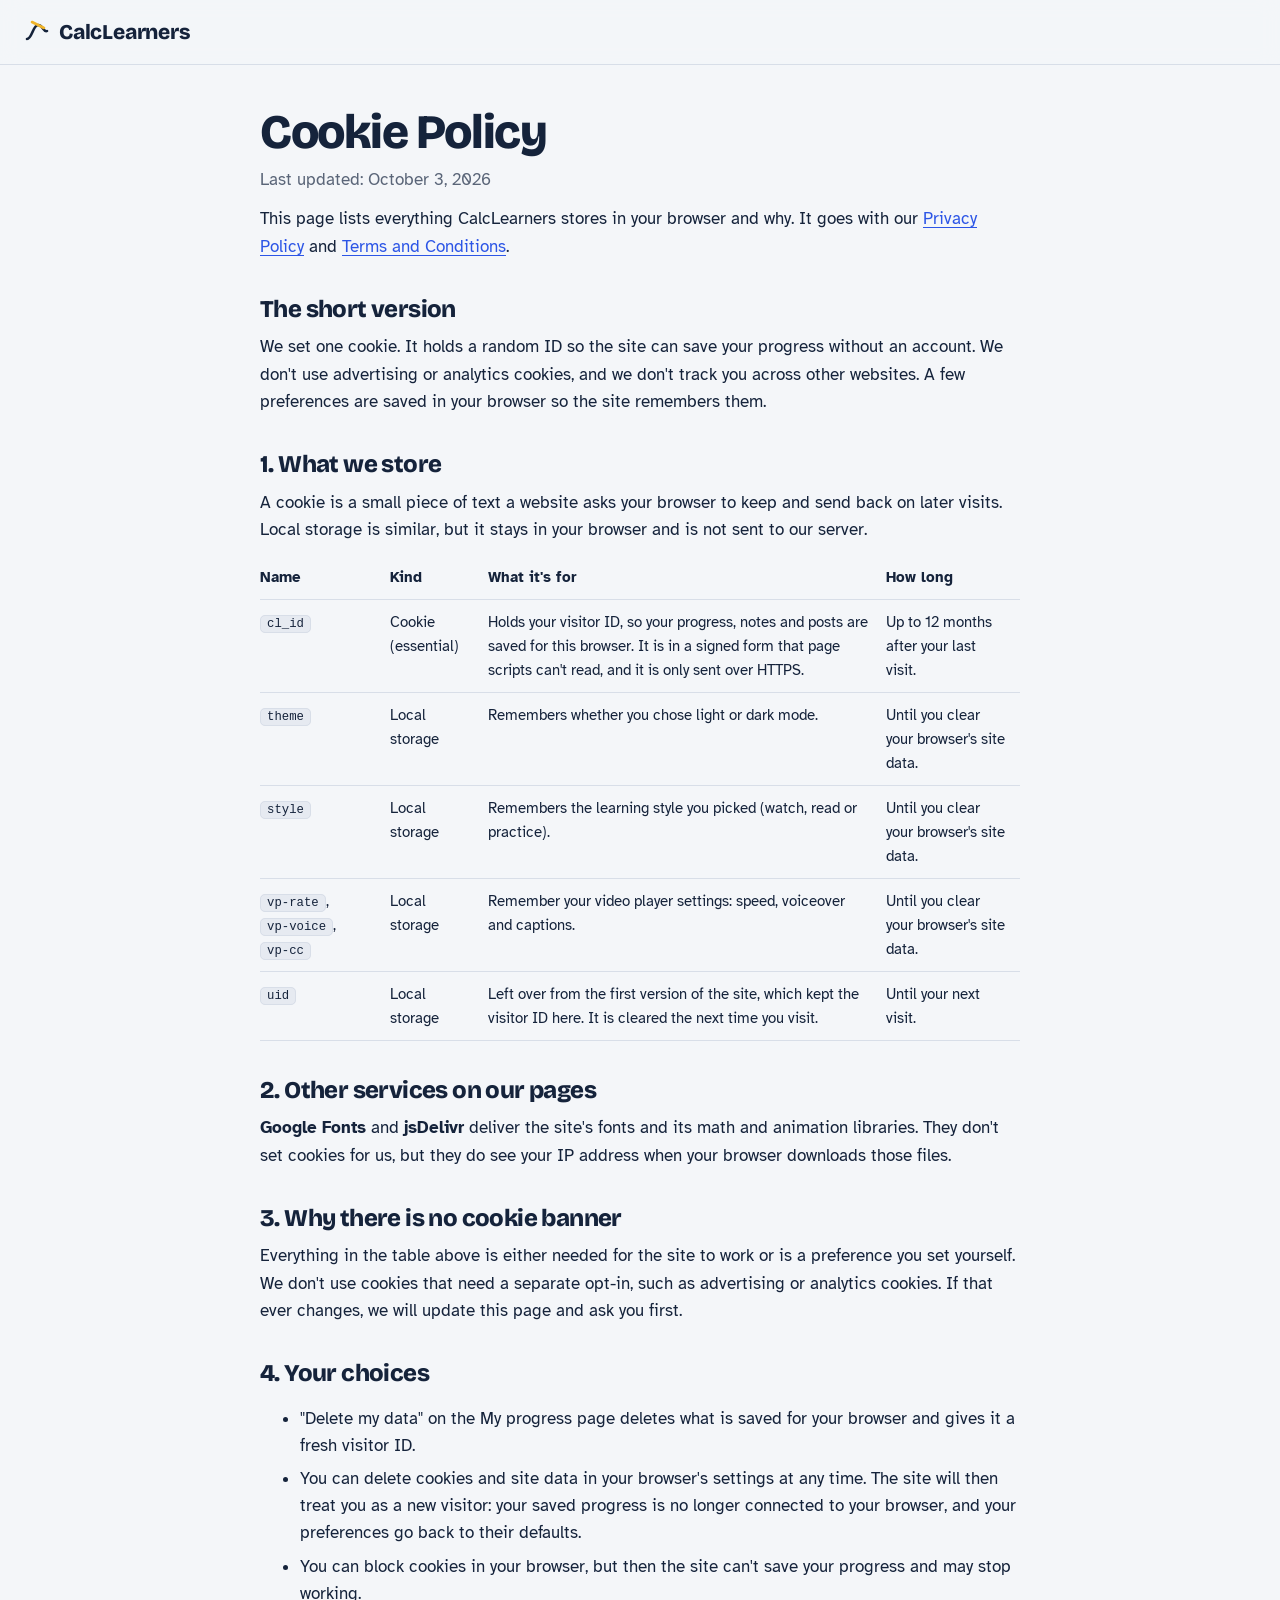
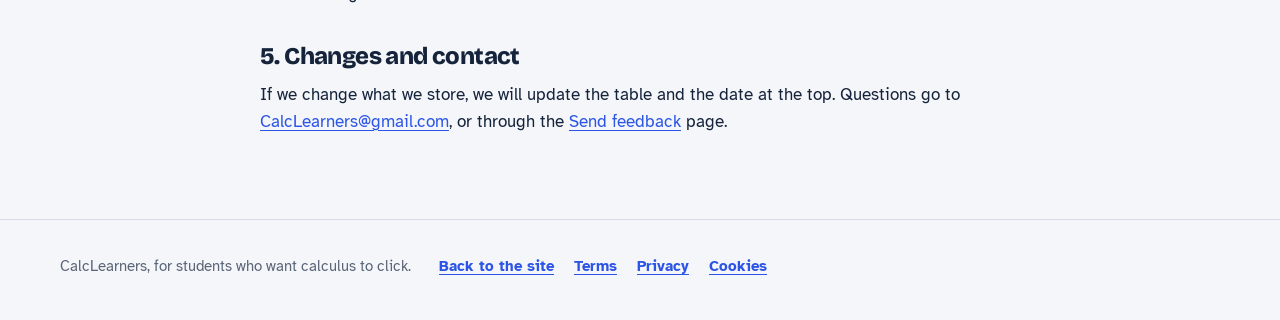
==== commit 1d4081ac: "Close privacy compliance gaps: retention limit, reports, clearer notices - Data saved for a browser " ====
--- a/static/cookies.html
+++ b/static/cookies.html
@@ -53,7 +53,7 @@
             <td>Cookie (essential)</td>
             <td>Holds your visitor ID, so your progress, notes and posts are saved for this browser. It is in a
               signed form that page scripts can't read, and it is only sent over HTTPS.</td>
-            <td>Up to 400 days after your last visit.</td>
+            <td>Up to 12 months after your last visit.</td>
           </tr>
           <tr>
             <td><code>theme</code></td>
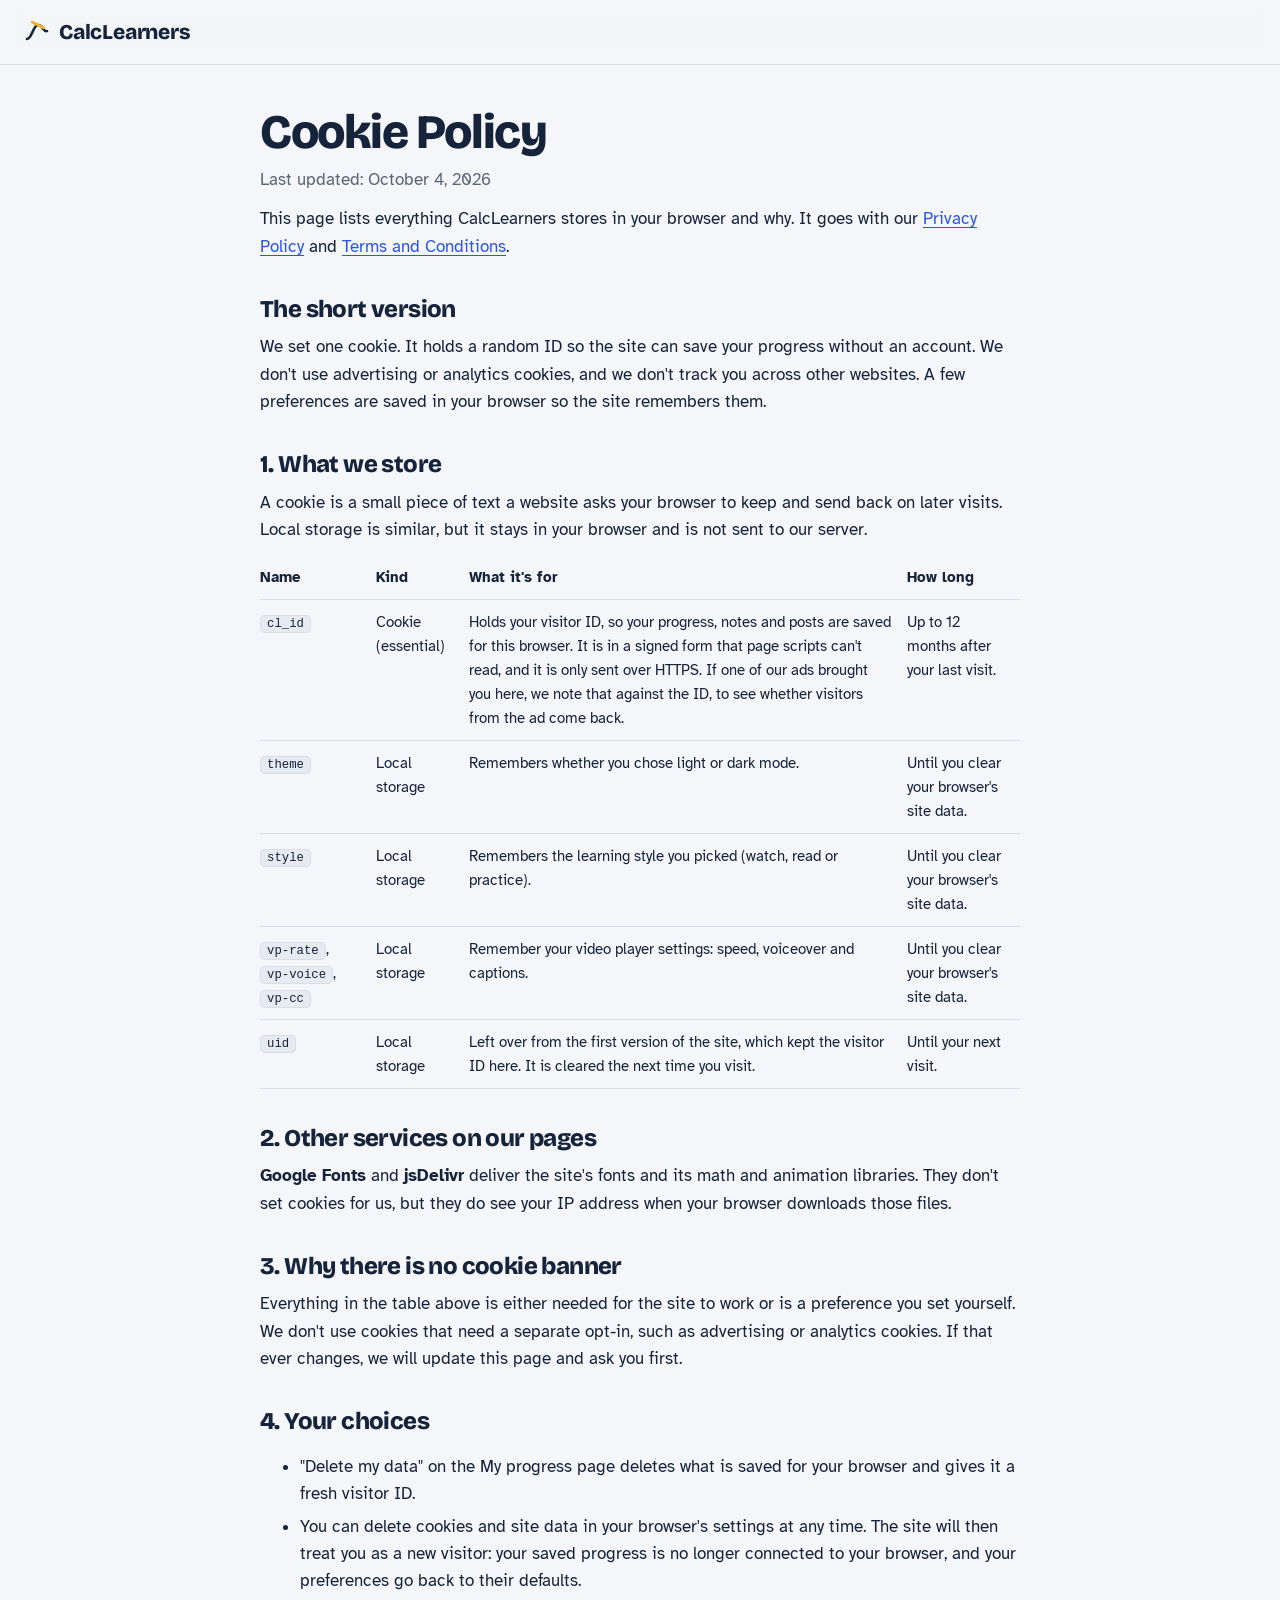
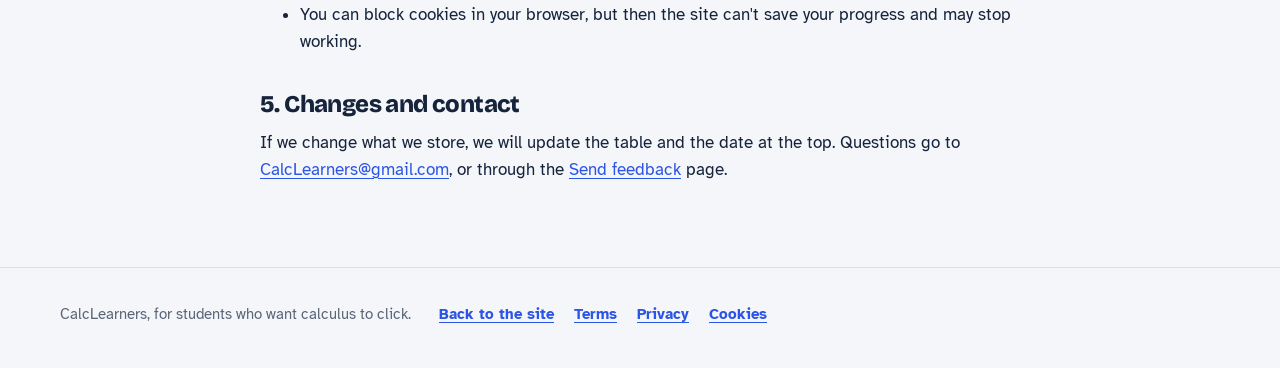
==== commit da266a7b: "Note which ad brought a new visitor, and count return visits Ad links end in ?utm_source=google; the" ====
--- a/static/cookies.html
+++ b/static/cookies.html
@@ -29,7 +29,7 @@
   </header>
   <main class="legal" id="main">
     <h1>Cookie Policy</h1>
-    <p class="updated">Last updated: October 3, 2026</p>
+    <p class="updated">Last updated: October 4, 2026</p>
 
     <p>This page lists everything CalcLearners stores in your browser and why. It goes with our
       <a href="privacy.html">Privacy Policy</a> and <a href="terms.html">Terms and Conditions</a>.</p>
@@ -52,7 +52,8 @@
             <td><code>cl_id</code></td>
             <td>Cookie (essential)</td>
             <td>Holds your visitor ID, so your progress, notes and posts are saved for this browser. It is in a
-              signed form that page scripts can't read, and it is only sent over HTTPS.</td>
+              signed form that page scripts can't read, and it is only sent over HTTPS. If one of our ads brought
+              you here, we note that against the ID, to see whether visitors from the ad come back.</td>
             <td>Up to 12 months after your last visit.</td>
           </tr>
           <tr>
--- a/static/style.css
+++ b/static/style.css
@@ -569,6 +569,15 @@
 .legal table { width: 100%; min-width: 540px; border-collapse: collapse; font-size: 15px; }
 .legal th, .legal td { padding: 10px 14px 10px 0; border-bottom: 1px solid var(--rule); text-align: left; vertical-align: top; }
 .legal td code { white-space: nowrap; }
+
+/* ---------- Lesson pages at /lessons (same column as the legal pages) ---------- */
+.lesson-page .crumbs { margin-bottom: 10px; }
+.lesson-page .card h2 { margin: 0 0 10px; font-size: 21px; font-weight: 600; letter-spacing: -0.01em; }
+.lesson-page .card .btn { margin-top: 4px; }
+.lesson-page summary { padding: 6px 0; color: var(--accent); font-weight: 700; cursor: pointer; }
+.lesson-page details .box { margin-top: 2px; }
+.lesson-list { padding-left: 0; list-style: none; }
+.lesson-list a { font-weight: 700; }
 
 /* ---------- Learning app layout ---------- */
 #app { flex: 1; display: flex; align-items: flex-start; width: 100%; }
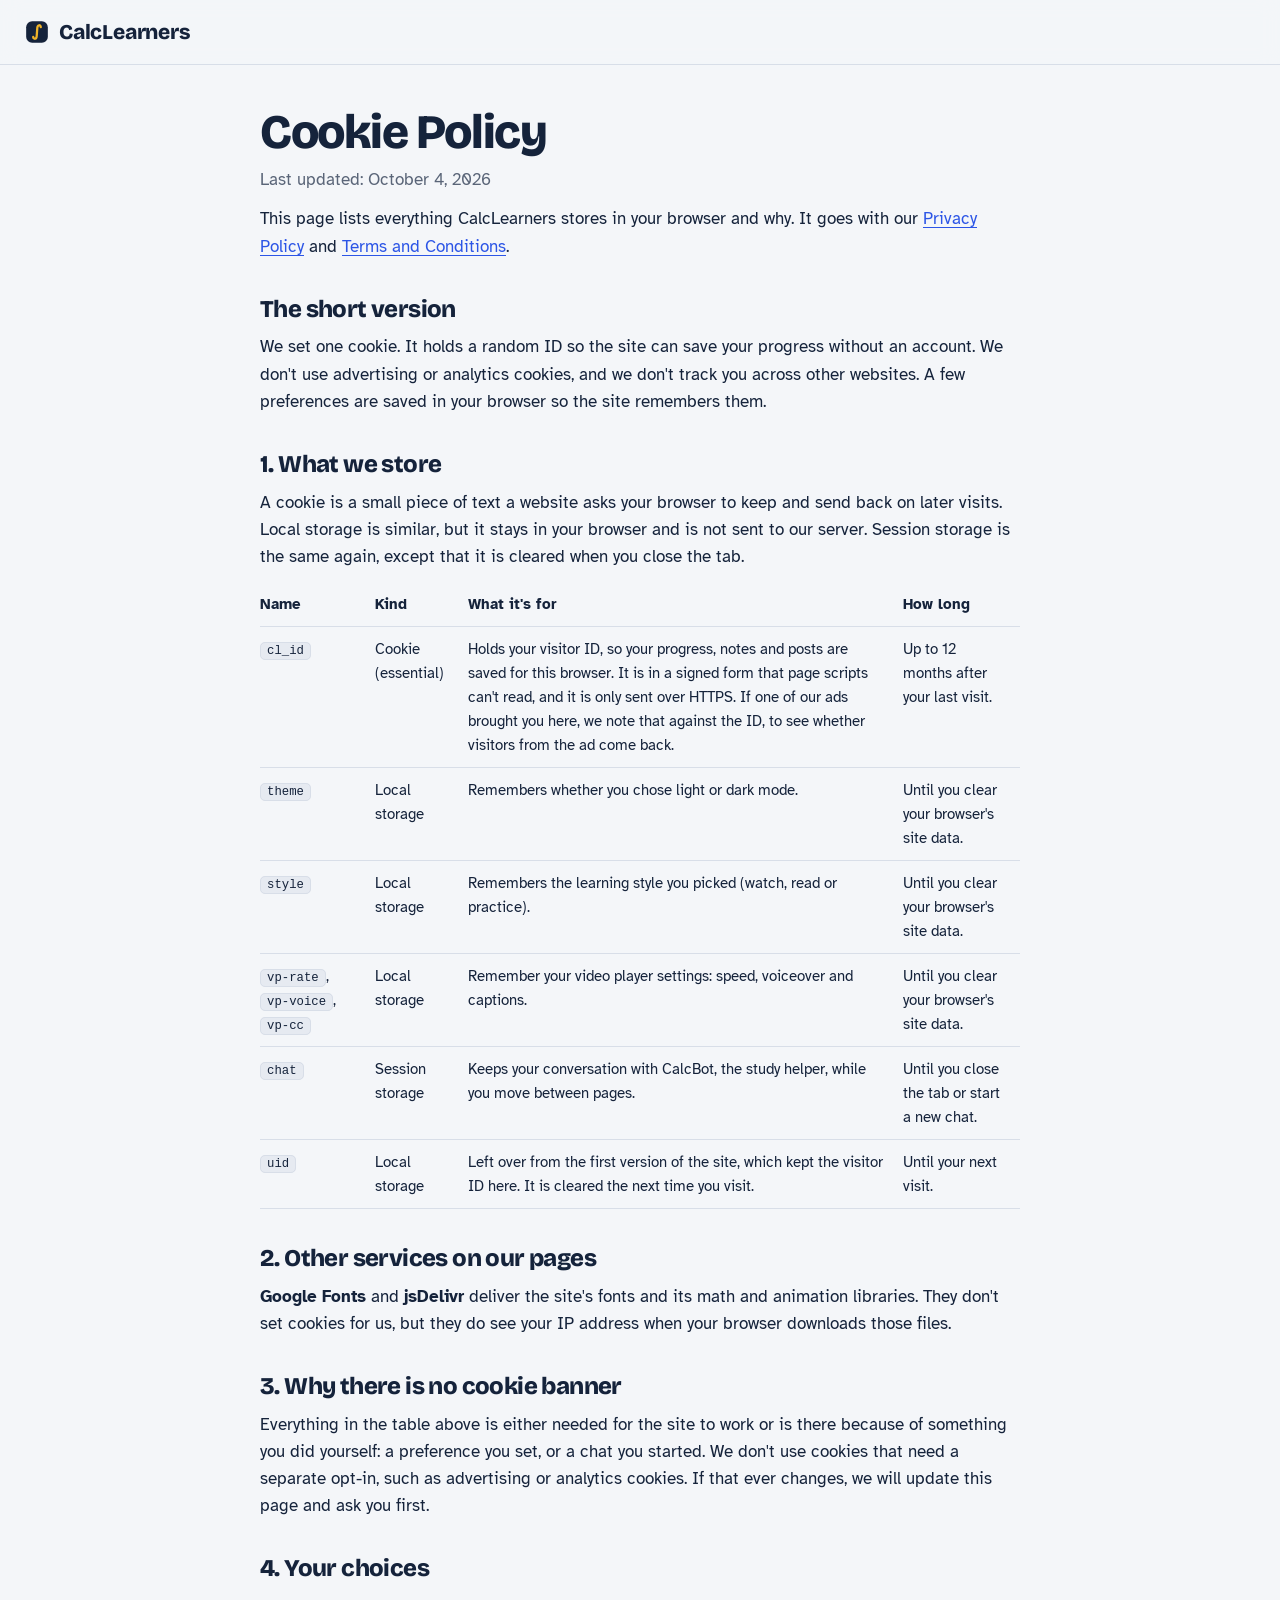
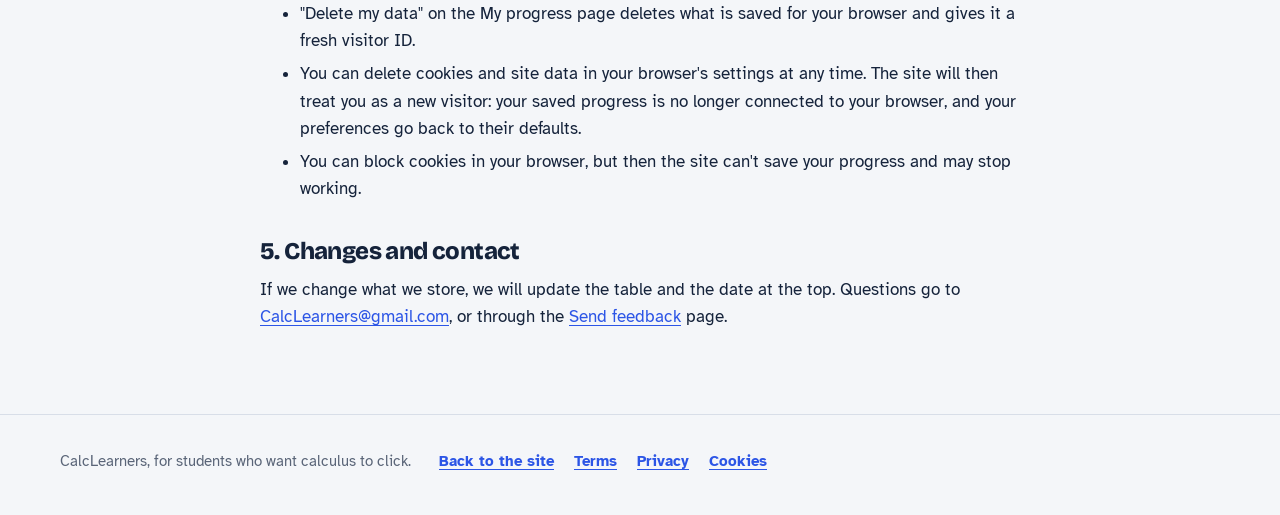
==== commit f0543882: "Add CalcBot study chat, forum scoring and likes, and the integral badge logo CalcBot answers math, s" ====
--- a/static/cookies.html
+++ b/static/cookies.html
@@ -7,7 +7,7 @@
   <meta name="theme-color" content="#F4F6F9">
   <title>Cookie Policy - CalcLearners</title>
   <script src="theme.js"></script>
-  <link rel="icon" href="data:image/svg+xml,%3Csvg xmlns='http://www.w3.org/2000/svg' viewBox='0 0 26 26'%3E%3Crect width='26' height='26' rx='6' fill='%2315233B'/%3E%3Cpath d='M4 19 C 8 19, 9 7, 13.5 7 S 19 14, 22 12' fill='none' stroke='%23fff' stroke-width='2.4' stroke-linecap='round'/%3E%3Cpath d='M8.5 4.5 L 19 10' stroke='%23F0B429' stroke-width='2.4' stroke-linecap='round'/%3E%3C/svg%3E">
+  <link rel="icon" href="data:image/svg+xml,%3Csvg xmlns='http://www.w3.org/2000/svg' viewBox='0 0 48 48'%3E%3Crect x='2' y='2' width='44' height='44' rx='12' fill='%2315233B'/%3E%3Cpath d='M31 15C31 10.5 25.2 10 24.6 16L23.4 32C22.8 38 17 37.5 17 33' fill='none' stroke='%23F0B429' stroke-width='4.6' stroke-linecap='round' stroke-linejoin='round'/%3E%3C/svg%3E">
   <link rel="preconnect" href="https://fonts.googleapis.com">
   <link rel="preconnect" href="https://fonts.gstatic.com" crossorigin>
   <link rel="stylesheet" href="https://fonts.googleapis.com/css2?family=Atkinson+Hyperlegible:ital,wght@0,400;0,700;1,400&family=Bricolage+Grotesque:opsz,wght@12..96,400;12..96,600;12..96,800&display=swap">
@@ -19,9 +19,9 @@
   <header class="top">
     <div class="top-bar">
       <a class="logo" href="./" aria-label="CalcLearners home">
-        <svg viewBox="0 0 26 26" aria-hidden="true">
-          <path class="logo-curve" d="M3 20 C 8 20, 9 6, 14 6 S 20 14, 23 12"/>
-          <path class="logo-tangent" d="M8 3 L 20 9"/>
+        <svg viewBox="0 0 48 48" aria-hidden="true">
+          <rect class="logo-badge" x="4" y="4" width="40" height="40" rx="11"/>
+          <path class="logo-glyph" d="M31 15C31 10.5 25.2 10 24.6 16L23.4 32C22.8 38 17 37.5 17 33"/>
         </svg>
         <span>CalcLearners</span>
       </a>
@@ -41,7 +41,8 @@
 
     <h2>1. What we store</h2>
     <p>A cookie is a small piece of text a website asks your browser to keep and send back on later visits.
-      Local storage is similar, but it stays in your browser and is not sent to our server.</p>
+      Local storage is similar, but it stays in your browser and is not sent to our server. Session storage
+      is the same again, except that it is cleared when you close the tab.</p>
     <div class="legal-table">
       <table>
         <thead>
@@ -75,6 +76,12 @@
             <td>Until you clear your browser's site data.</td>
           </tr>
           <tr>
+            <td><code>chat</code></td>
+            <td>Session storage</td>
+            <td>Keeps your conversation with CalcBot, the study helper, while you move between pages.</td>
+            <td>Until you close the tab or start a new chat.</td>
+          </tr>
+          <tr>
             <td><code>uid</code></td>
             <td>Local storage</td>
             <td>Left over from the first version of the site, which kept the visitor ID here. It is cleared the
@@ -91,8 +98,9 @@
       files.</p>
 
     <h2>3. Why there is no cookie banner</h2>
-    <p>Everything in the table above is either needed for the site to work or is a preference you set
-      yourself. We don't use cookies that need a separate opt-in, such as advertising or analytics cookies. If
+    <p>Everything in the table above is either needed for the site to work or is there because of something
+      you did yourself: a preference you set, or a chat you started. We don't use cookies that need a separate
+      opt-in, such as advertising or analytics cookies. If
       that ever changes, we will update this page and ask you first.</p>
 
     <h2>4. Your choices</h2>
--- a/static/style.css
+++ b/static/style.css
@@ -14,6 +14,8 @@
   --accent-ink: #FFFFFF;
   --accent-soft: #E7EDFD;
   --marigold: #F0B429;
+  --logo-badge: #15233B;
+  --logo-glyph: #F0B429;
   --ok: #1F8A5B;
   --ok-bg: #E3F4EC;
   --bad: #C2412D;
@@ -41,7 +43,7 @@
     --paper: #0F1729; --sheet: #16203A; --ink: #E8ECF4; --graphite: #9AA5BA;
     --rule: #2A3654; --rule-strong: #3E4C70; --grid: #1B2641;
     --accent: #7D9BFF; --accent-hover: #A0B6FF; --accent-ink: #0B1222; --accent-soft: #1F2C55;
-    --marigold: #F5C451; --ok: #4CC38A; --ok-bg: #143429; --bad: #FF8F7A; --bad-bg: #3A1F22;
+    --marigold: #F5C451; --logo-badge: #F5C451; --logo-glyph: #0F1729; --ok: #4CC38A; --ok-bg: #143429; --bad: #FF8F7A; --bad-bg: #3A1F22;
     --warn: #E8B341; --warn-bg: #33290F; --hdr-bg: rgba(15, 23, 41, 0.92); --scrim: rgba(0, 0, 0, 0.55);
     color-scheme: dark;
   }
@@ -50,7 +52,7 @@
   --paper: #0F1729; --sheet: #16203A; --ink: #E8ECF4; --graphite: #9AA5BA;
   --rule: #2A3654; --rule-strong: #3E4C70; --grid: #1B2641;
   --accent: #7D9BFF; --accent-hover: #A0B6FF; --accent-ink: #0B1222; --accent-soft: #1F2C55;
-  --marigold: #F5C451; --ok: #4CC38A; --ok-bg: #143429; --bad: #FF8F7A; --bad-bg: #3A1F22;
+  --marigold: #F5C451; --logo-badge: #F5C451; --logo-glyph: #0F1729; --ok: #4CC38A; --ok-bg: #143429; --bad: #FF8F7A; --bad-bg: #3A1F22;
   --warn: #E8B341; --warn-bg: #33290F; --hdr-bg: rgba(15, 23, 41, 0.92); --scrim: rgba(0, 0, 0, 0.55);
   color-scheme: dark;
 }
@@ -157,8 +159,8 @@
   text-decoration: none;
 }
 .logo svg { width: 26px; height: 26px; flex: none; }
-.logo-curve { fill: none; stroke: var(--ink); stroke-width: 2.6; stroke-linecap: round; }
-.logo-tangent { fill: none; stroke: var(--marigold); stroke-width: 2.6; stroke-linecap: round; }
+.logo-badge { fill: var(--logo-badge); }
+.logo-glyph { fill: none; stroke: var(--logo-glyph); stroke-width: 4.2; stroke-linecap: round; stroke-linejoin: round; }
 
 .nav { display: flex; align-items: center; gap: 2px; }
 .nav a {
@@ -846,34 +848,42 @@
 
 /* ---------- Forum ---------- */
 .filters { margin: 24px 0 4px; }
-.tabs { display: flex; padding: 3px; gap: 2px; border: 1px solid var(--rule-strong); border-radius: 12px; background: var(--sheet); }
-.tabs button { margin: 0; min-height: 40px; padding: 6px 14px; border: 0; border-radius: 9px; background: transparent; color: var(--ink); font-weight: 700; }
-.tabs button.on { background: var(--accent); color: var(--accent-ink); }
-@media (hover: hover) { .tabs button:not(.on):hover { background: var(--accent-soft); color: var(--accent); } }
-.q-head { display: flex; gap: 12px; align-items: flex-start; }
-.q-head > div { min-width: 0; }
-.q-title { font: 600 18px/1.3 var(--display); overflow-wrap: anywhere; }
+.sort { display: flex; align-items: center; gap: 8px; margin: 0; color: var(--graphite); font-size: 15px; white-space: nowrap; }
+.sort select { width: auto; margin: 0; }
+.q-title { display: block; font: 600 18px/1.3 var(--display); overflow-wrap: anywhere; }
 .meta { display: flex; flex-wrap: wrap; align-items: center; gap: 6px; margin-top: 4px; color: var(--graphite); font-size: 14px; }
 .post-text { margin: 8px 0; white-space: pre-wrap; overflow-wrap: anywhere; }
+.post-foot { display: flex; flex-wrap: wrap; align-items: center; gap: 8px 14px; margin-top: 10px; }
+.post-foot .meta { margin-top: 0; }
+/* Like and dislike: two halves of one pill. */
+.votes { flex: none; display: inline-flex; border: 1px solid var(--rule-strong); border-radius: 999px; }
 .vote {
-  flex: none;
-  min-height: 40px;
-  margin: 0;
-  padding: 4px 10px;
-  border: 1px solid var(--rule-strong);
+  gap: 6px;
+  min-height: 36px;
+  margin: 0;
+  padding: 4px 12px 4px 13px;
+  border: 0;
+  border-radius: 999px 0 0 999px;
   background: transparent;
   color: var(--graphite);
   font-size: 14px;
   font-variant-numeric: tabular-nums;
 }
-.vote.on { background: var(--accent); border-color: var(--accent); color: var(--accent-ink); }
-.vote:disabled { opacity: 0.5; }
-@media (hover: hover) { .vote:not(:disabled):not(.on):hover { background: var(--accent-soft); border-color: var(--accent); color: var(--accent); } }
-.answers { margin-left: 8px; }
-.answers .answer { display: flex; gap: 10px; align-items: flex-start; margin: 10px 0; padding: 4px 0 4px 12px; border-left: 2px solid var(--rule); }
-.answers .answer > div { min-width: 0; }
-.answers .answer.helpful { border-left-color: var(--ok); }
-.answers .answer .post-text { margin: 0 0 2px; }
+.vote svg { width: 17px; height: 17px; flex: none; }
+.vote.down { padding: 4px 13px 4px 12px; border-left: 1px solid var(--rule-strong); border-radius: 0 999px 999px 0; }
+.vote.down svg { transform: rotate(180deg); }
+.vote.on { background: var(--accent-soft); color: var(--accent); }
+.vote.down.on { background: var(--bad-bg); color: var(--bad); }
+.vote.on svg { fill: currentColor; fill-opacity: 0.25; }
+@media (hover: hover) {
+  .vote:not(:disabled):hover { background: var(--accent-soft); border-color: var(--rule-strong); color: var(--accent); }
+  .vote.down:not(:disabled):hover { background: var(--bad-bg); color: var(--bad); }
+}
+@media (pointer: coarse) { .vote { min-height: 44px; } }
+.q .answers { margin: 14px 0 0 8px; }
+.answers .answer { margin: 12px 0; padding: 2px 0 2px 14px; border-left: 2px solid var(--rule); }
+.answers .answer .post-text { margin: 0; }
+.reply { margin-top: 12px; }
 .reply textarea { min-height: 46px; }
 
 /* ---------- Upload ---------- */
@@ -1245,6 +1255,95 @@
 .sc-pause .timer .arc { stroke: var(--pink); stroke-dasharray: 276.5; stroke-dashoffset: 0; stroke-linecap: round; }
 .sc-pause .timer span { position: absolute; inset: 0; display: grid; place-items: center; font-weight: 900; font-size: 1.2em; }
 .sc-pause .a { padding: 0.2em 0.8em; border: 2px solid var(--yellow); border-radius: 16px; background: rgba(255, 216, 77, 0.08); }
+
+/* ---------- CalcBot chat ---------- */
+.chat-fab {
+  position: fixed;
+  right: max(18px, env(safe-area-inset-right, 0px));
+  bottom: calc(18px + var(--safe-b));
+  z-index: 40;
+  min-height: 52px;
+  margin: 0;
+  padding: 0 20px 0 16px;
+  border-radius: 999px;
+  box-shadow: 0 8px 24px rgba(12, 20, 38, 0.22);
+}
+.chat-fab svg { width: 22px; height: 22px; flex: none; }
+body.chat-open .chat-fab { display: none; }
+
+.chat {
+  position: fixed;
+  right: max(18px, env(safe-area-inset-right, 0px));
+  bottom: calc(18px + var(--safe-b));
+  z-index: 50;
+  display: flex;
+  flex-direction: column;
+  width: min(400px, calc(100vw - 36px));
+  height: min(600px, calc(100vh - var(--hdr-total) - 36px));
+  height: min(600px, calc(100dvh - var(--hdr-total) - 36px));
+  background: var(--sheet);
+  border: 1px solid var(--rule-strong);
+  border-radius: 18px;
+  box-shadow: 0 18px 48px rgba(12, 20, 38, 0.28);
+  overflow: hidden;
+}
+.chat-head { display: flex; align-items: center; gap: 4px; padding: 10px 10px 10px 16px; border-bottom: 1px solid var(--rule); }
+.chat-head .who { margin-right: auto; }
+.chat-head b { display: block; font: 800 19px/1.15 var(--display); letter-spacing: -0.01em; }
+.chat-head small { display: block; font-size: 13px; }
+.chat-head .icon-btn { border-color: transparent; }
+
+.chat-log {
+  position: relative;
+  flex: 1;
+  display: flex;
+  flex-direction: column;
+  gap: 10px;
+  padding: 14px 14px 8px;
+  overflow-y: auto;
+  overscroll-behavior: contain;
+}
+.chat-log:focus-visible { outline-offset: -3px; }
+.chat-msg { max-width: 88%; padding: 9px 13px; border-radius: 16px; font-size: 16px; line-height: 1.5; overflow-wrap: anywhere; }
+.chat-msg.bot { align-self: flex-start; background: var(--grid); border-bottom-left-radius: 5px; }
+.chat-msg.me { align-self: flex-end; background: var(--ink); color: var(--paper); border-bottom-right-radius: 5px; white-space: pre-wrap; }
+.chat-msg.err { background: var(--bad-bg); }
+.chat-msg p, .chat-msg ul, .chat-msg ol, .chat-msg .callout { margin: 0 0 8px; }
+.chat-msg ul, .chat-msg ol { padding-left: 22px; }
+.chat-msg .ar-h { margin: 4px 0 6px; font-size: 17px; }
+.chat-msg > :last-child { margin-bottom: 0; }
+.chat-msg .katex-display { margin: 8px 0; padding: 2px 0; overflow-x: auto; overflow-y: hidden; }
+
+.typing { display: inline-flex; gap: 4px; padding: 7px 2px; }
+.typing i { width: 7px; height: 7px; border-radius: 50%; background: var(--graphite); animation: typing 1s ease-in-out infinite; }
+.typing i:nth-child(2) { animation-delay: 0.15s; }
+.typing i:nth-child(3) { animation-delay: 0.3s; }
+@keyframes typing {
+  0%, 60%, 100% { opacity: 0.35; transform: none; }
+  30% { opacity: 1; transform: translateY(-3px); }
+}
+
+.chat-chips { display: flex; flex-wrap: wrap; gap: 6px; padding: 2px 14px 10px; }
+.chat-chips button {
+  min-height: 36px;
+  margin: 0;
+  padding: 5px 13px;
+  border: 1px solid var(--accent);
+  border-radius: 999px;
+  background: transparent;
+  color: var(--accent);
+  font-size: 14px;
+  font-weight: 400;
+  text-align: left;
+}
+@media (hover: hover) { .chat-chips button:hover { background: var(--accent-soft); border-color: var(--accent); color: var(--accent); } }
+@media (pointer: coarse) { .chat-chips button { min-height: 42px; } }
+
+.chat-form { display: flex; align-items: flex-end; gap: 8px; padding: 10px 12px 6px; border-top: 1px solid var(--rule); }
+.chat-form textarea { flex: 1; min-height: 46px; max-height: 120px; margin: 0; border-radius: 14px; resize: none; }
+.chat-form button { flex: none; width: 46px; min-height: 46px; margin: 0; padding: 0; border-radius: 14px; }
+.chat-form button svg { width: 20px; height: 20px; }
+.chat-note { margin: 0; padding: 0 14px 10px; color: var(--graphite); font-size: 12.5px; line-height: 1.4; }
 
 /* ==========================================================
    Responsive: tablets, then phones (iPhone SE 320px up to
@@ -1376,8 +1475,15 @@
   .pager .next { grid-column: 1; }
   .modes button { font-size: 15px; padding: 8px 4px; }
   .levels { grid-template-columns: repeat(2, minmax(0, 1fr)); }
-  .filters .tabs { width: 100%; }
-  .filters .tabs button { flex: 1; padding: 6px 8px; }
+  .filters .sort { width: 100%; }
+  .filters .sort select { flex: 1; }
+
+  /* CalcBot: a round button, and a chat that fills the screen */
+  .chat-fab { width: 56px; min-height: 56px; padding: 0; }
+  .chat-fab span { display: none; }
+  .chat { top: 0; right: 0; bottom: auto; left: 0; width: auto; height: 100vh; height: 100dvh; padding-top: var(--safe-t); border: 0; border-radius: 0; }
+  .chat-note { padding-bottom: calc(10px + var(--safe-b)); }
+  body.chat-open { overflow: hidden; }
   .reader { font-size: 17px; }
   .video-ready { flex-direction: column; }
 
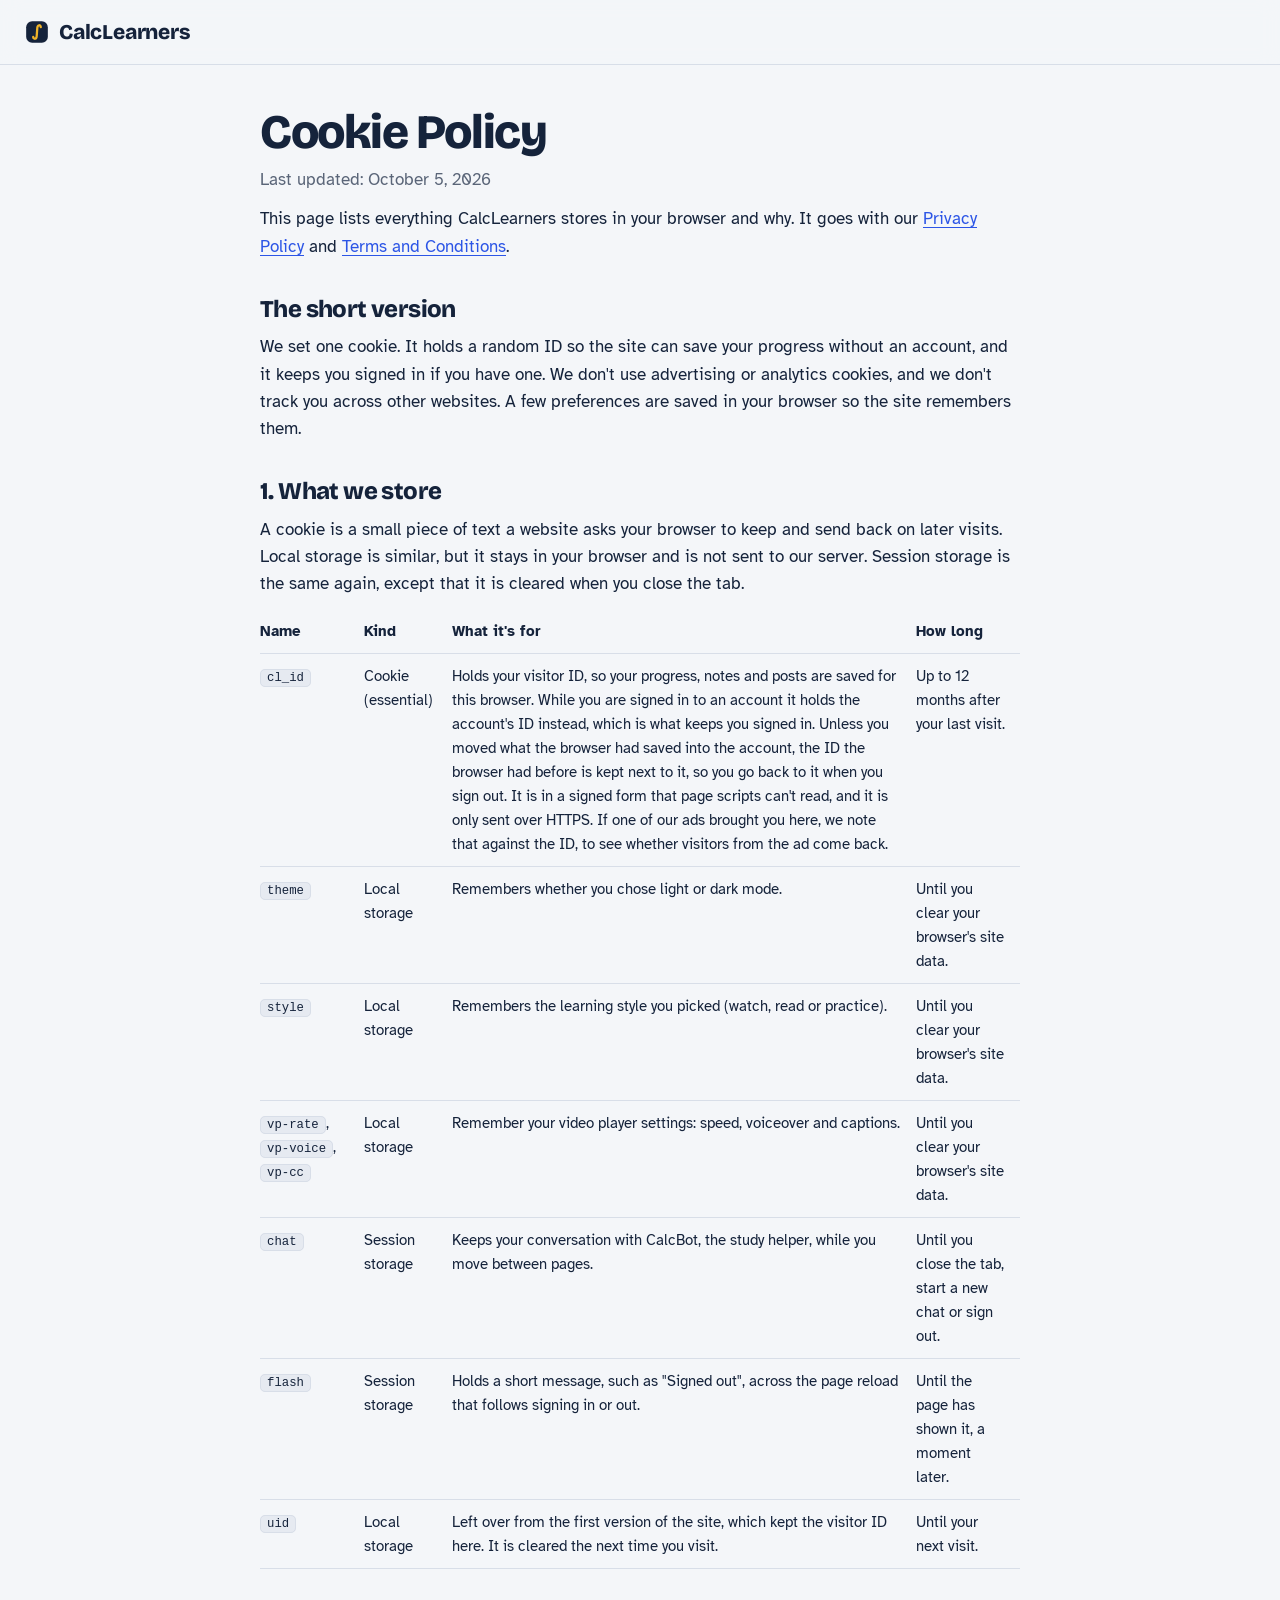
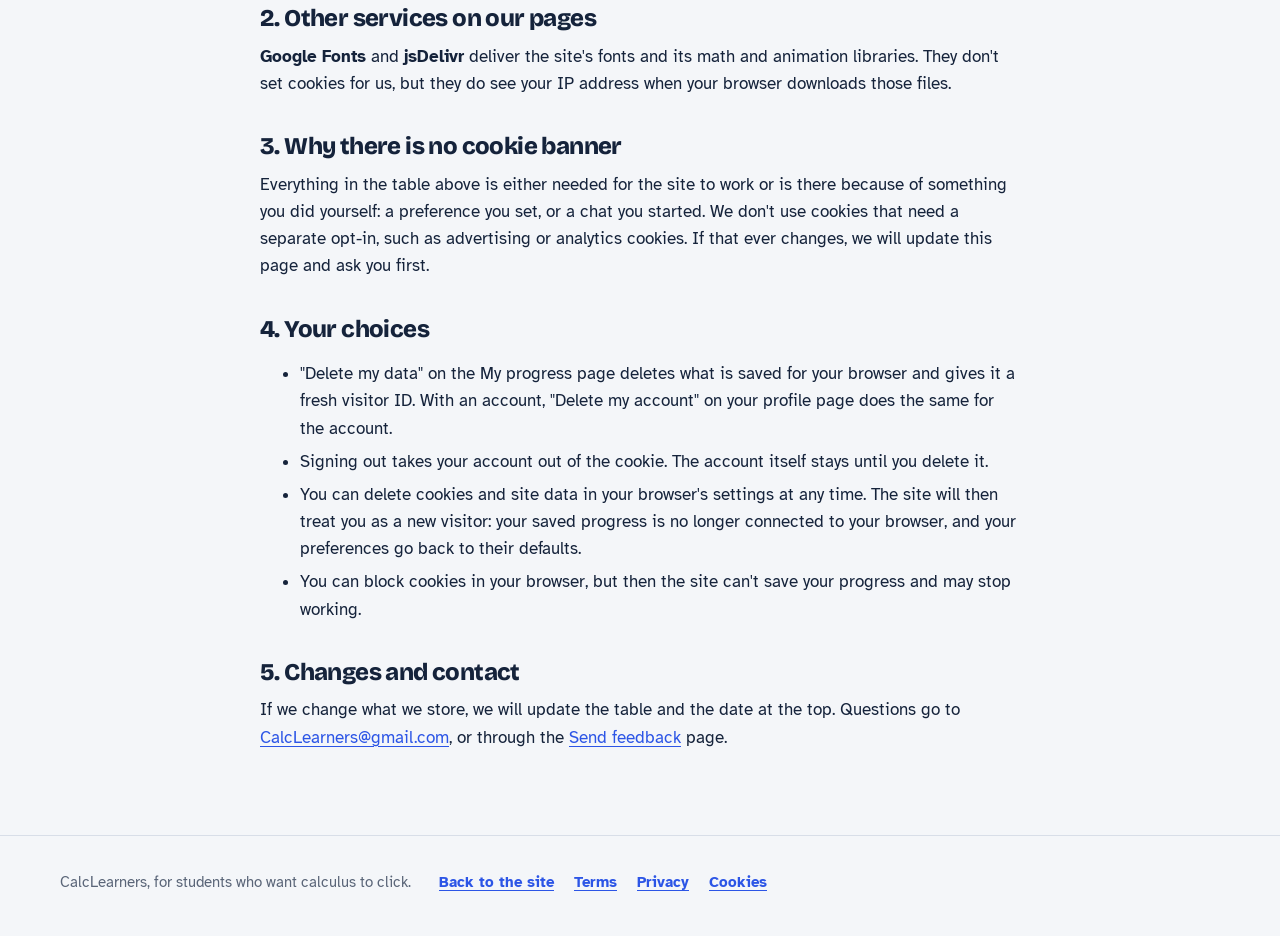
==== commit 41cdb494: "Add optional accounts: sign in to open your progress on another device Nobody has to sign in. A lear" ====
--- a/static/cookies.html
+++ b/static/cookies.html
@@ -29,13 +29,14 @@
   </header>
   <main class="legal" id="main">
     <h1>Cookie Policy</h1>
-    <p class="updated">Last updated: October 4, 2026</p>
+    <p class="updated">Last updated: October 5, 2026</p>
 
     <p>This page lists everything CalcLearners stores in your browser and why. It goes with our
       <a href="privacy.html">Privacy Policy</a> and <a href="terms.html">Terms and Conditions</a>.</p>
 
     <h2>The short version</h2>
-    <p>We set one cookie. It holds a random ID so the site can save your progress without an account. We don't
+    <p>We set one cookie. It holds a random ID so the site can save your progress without an account, and it
+      keeps you signed in if you have one. We don't
       use advertising or analytics cookies, and we don't track you across other websites. A few preferences are
       saved in your browser so the site remembers them.</p>
 
@@ -52,7 +53,10 @@
           <tr>
             <td><code>cl_id</code></td>
             <td>Cookie (essential)</td>
-            <td>Holds your visitor ID, so your progress, notes and posts are saved for this browser. It is in a
+            <td>Holds your visitor ID, so your progress, notes and posts are saved for this browser. While you
+              are signed in to an account it holds the account's ID instead, which is what keeps you signed in.
+              Unless you moved what the browser had saved into the account, the ID the browser had before is
+              kept next to it, so you go back to it when you sign out. It is in a
               signed form that page scripts can't read, and it is only sent over HTTPS. If one of our ads brought
               you here, we note that against the ID, to see whether visitors from the ad come back.</td>
             <td>Up to 12 months after your last visit.</td>
@@ -79,7 +83,14 @@
             <td><code>chat</code></td>
             <td>Session storage</td>
             <td>Keeps your conversation with CalcBot, the study helper, while you move between pages.</td>
-            <td>Until you close the tab or start a new chat.</td>
+            <td>Until you close the tab, start a new chat or sign out.</td>
+          </tr>
+          <tr>
+            <td><code>flash</code></td>
+            <td>Session storage</td>
+            <td>Holds a short message, such as "Signed out", across the page reload that follows signing in
+              or out.</td>
+            <td>Until the page has shown it, a moment later.</td>
           </tr>
           <tr>
             <td><code>uid</code></td>
@@ -106,7 +117,8 @@
     <h2>4. Your choices</h2>
     <ul>
       <li>"Delete my data" on the My progress page deletes what is saved for your browser and gives it a fresh
-        visitor ID.</li>
+        visitor ID. With an account, "Delete my account" on your profile page does the same for the account.</li>
+      <li>Signing out takes your account out of the cookie. The account itself stays until you delete it.</li>
       <li>You can delete cookies and site data in your browser's settings at any time. The site will then treat
         you as a new visitor: your saved progress is no longer connected to your browser, and your preferences
         go back to their defaults.</li>
--- a/static/style.css
+++ b/static/style.css
@@ -212,6 +212,19 @@
 }
 .progress-link svg { width: 32px; height: 32px; flex: none; transform: rotate(-90deg); }
 .progress-link[aria-current="page"] { color: var(--accent); }
+.account-link {
+  display: flex;
+  align-items: center;
+  min-height: 44px;
+  padding: 0 10px;
+  border-radius: 10px;
+  color: var(--ink);
+  font-weight: 700;
+  font-size: 15px;
+  text-decoration: none;
+  white-space: nowrap;
+}
+.account-link[aria-current="page"] { color: var(--accent); }
 .pr-track { fill: none; stroke: var(--rule); stroke-width: 4; }
 .pr-fill { fill: none; stroke: var(--ok); stroke-width: 4; stroke-linecap: round; transition: stroke-dasharray 0.6s ease; }
 
@@ -557,6 +570,38 @@
 .field .hint { display: block; margin-top: 4px; font-size: 14px; }
 .form-error { margin: 0 0 12px; color: var(--bad); font-weight: 700; }
 .form-error:empty { display: none; }
+.field .hint:empty { display: none; }
+.field.invalid input { border-color: var(--bad); }
+.field.invalid input:focus { box-shadow: 0 0 0 3px var(--bad-bg); }
+.field.invalid .hint { color: var(--bad); font-weight: 700; }
+.check { display: flex; align-items: center; gap: 8px; min-height: 44px; margin: -6px 0 8px; }
+.check input { margin: 0; width: 18px; height: 18px; }
+button[aria-busy="true"] { cursor: progress; opacity: 0.7; }
+.account-form { max-width: 460px; }
+.account-form button[type="submit"] { width: 100%; }
+.account-switch { margin: 16px 0 10px; }
+.guest-option { margin-top: 14px; text-align: center; }
+.guest-option .or { display: flex; align-items: center; gap: 12px; margin-bottom: 12px; color: var(--graphite); font-size: 14px; }
+.guest-option .or::before, .guest-option .or::after { content: ""; flex: 1; height: 1px; background: var(--rule); }
+.guest-option .btn { width: 100%; margin: 0; }
+.guest-option small { display: block; margin-top: 8px; }
+.check + .hint { display: block; margin: -4px 0 12px; font-size: 14px; }
+.recovery-code {
+  margin: 14px 0 8px;
+  padding: 14px 10px;
+  border: 2px dashed var(--rule-strong);
+  border-radius: 10px;
+  background: var(--paper);
+  font: 700 clamp(17px, 4.6vw, 22px)/1.4 var(--mono);
+  letter-spacing: 0.04em;
+  text-align: center;
+  overflow-wrap: anywhere;
+  user-select: all;
+}
+.facts { display: grid; gap: 8px; margin: 0 0 12px; }
+.facts div { display: flex; flex-wrap: wrap; gap: 2px 14px; }
+.facts dt { min-width: 120px; color: var(--graphite); }
+.facts dd { margin: 0; font-weight: 700; overflow-wrap: anywhere; }
 .account-actions { margin-top: 14px; }
 .delete-data { margin-top: 14px; padding-top: 14px; border-top: 1px solid var(--rule); }
 .delete-data .field { max-width: 360px; }
@@ -1339,10 +1384,20 @@
 @media (hover: hover) { .chat-chips button:hover { background: var(--accent-soft); border-color: var(--accent); color: var(--accent); } }
 @media (pointer: coarse) { .chat-chips button { min-height: 42px; } }
 
-.chat-form { display: flex; align-items: flex-end; gap: 8px; padding: 10px 12px 6px; border-top: 1px solid var(--rule); }
-.chat-form textarea { flex: 1; min-height: 46px; max-height: 120px; margin: 0; border-radius: 14px; resize: none; }
-.chat-form button { flex: none; width: 46px; min-height: 46px; margin: 0; padding: 0; border-radius: 14px; }
-.chat-form button svg { width: 20px; height: 20px; }
+.chat-form { display: flex; flex-wrap: wrap; align-items: flex-end; gap: 8px; padding: 10px 12px 6px; border-top: 1px solid var(--rule); }
+.chat-form textarea { flex: 1; min-width: 0; min-height: 46px; max-height: 120px; margin: 0; border-radius: 14px; resize: none; }
+.chat-form > button { flex: none; width: 46px; min-height: 46px; margin: 0; padding: 0; border-radius: 14px; }
+.chat-form > button svg { width: 20px; height: 20px; }
+.chat-form .chat-attach { border-color: var(--rule-strong); background: transparent; color: var(--ink); }
+@media (hover: hover) { .chat-form .chat-attach:hover { border-color: var(--accent); background: var(--accent-soft); color: var(--accent); } }
+/* The picture waiting to be sent, on its own row above the message box */
+.chat-pic { flex: 0 0 100%; display: flex; align-items: center; gap: 10px; }
+.chat-pic img { flex: none; width: 52px; height: 52px; border: 1px solid var(--rule-strong); border-radius: 10px; object-fit: cover; }
+.chat-pic span { flex: 1; color: var(--graphite); font-size: 14px; }
+.chat-pic .icon-btn { border-color: transparent; }
+/* A picture in the conversation, or the note left where one was */
+.chat-msg img { display: block; max-width: 100%; max-height: 220px; margin-bottom: 6px; border-radius: 10px; }
+.chat-pic-tag { display: block; width: fit-content; margin-bottom: 4px; padding: 1px 9px; border: 1px solid; border-radius: 999px; font-size: 12.5px; line-height: 1.5; opacity: 0.8; }
 .chat-note { margin: 0; padding: 0 14px 10px; color: var(--graphite); font-size: 12.5px; line-height: 1.4; }
 
 /* ==========================================================
@@ -1370,6 +1425,7 @@
   .logo { font-size: 19px; }
   .top-tools { gap: 6px; }
   #theme { display: none; }
+  .account-link { display: none; }  /* it's in the menu */
   .menu-btn { display: inline-grid; }
 
   .nav {
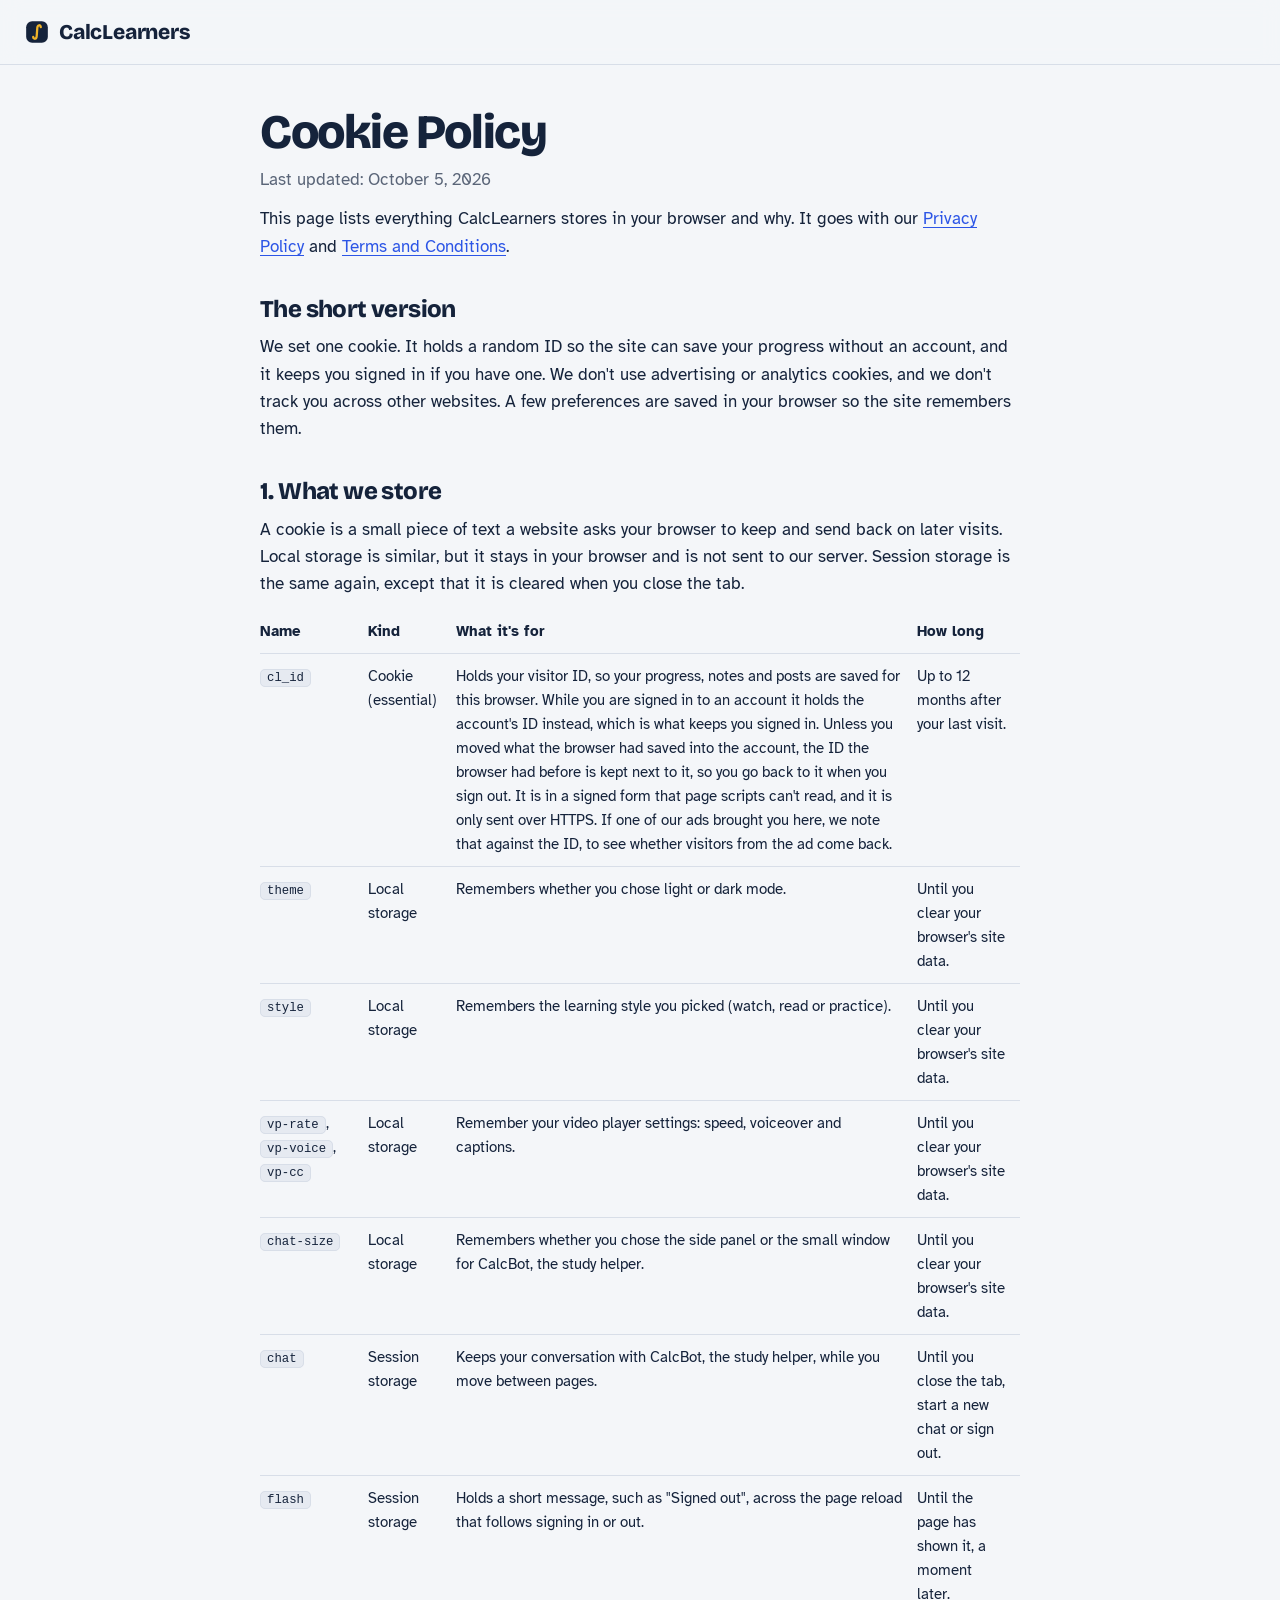
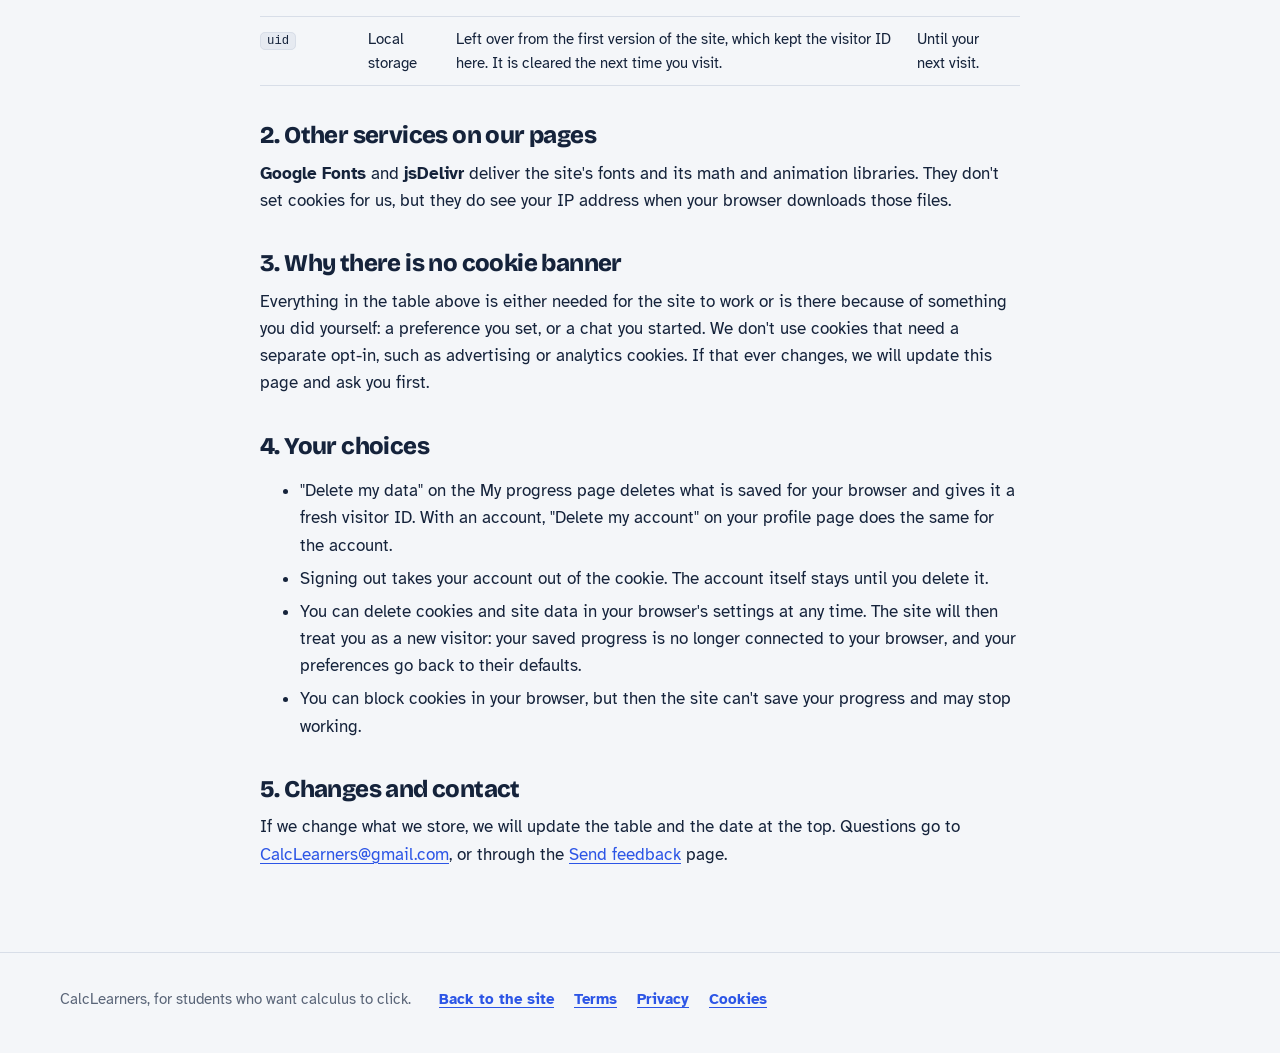
==== commit 306f0e6f: "Open CalcBot as a side panel, and have it type out the question in a picture The chat now opens as a" ====
--- a/static/cookies.html
+++ b/static/cookies.html
@@ -80,6 +80,13 @@
             <td>Until you clear your browser's site data.</td>
           </tr>
           <tr>
+            <td><code>chat-size</code></td>
+            <td>Local storage</td>
+            <td>Remembers whether you chose the side panel or the small window for CalcBot, the study
+              helper.</td>
+            <td>Until you clear your browser's site data.</td>
+          </tr>
+          <tr>
             <td><code>chat</code></td>
             <td>Session storage</td>
             <td>Keeps your conversation with CalcBot, the study helper, while you move between pages.</td>
--- a/static/style.css
+++ b/static/style.css
@@ -1331,6 +1331,38 @@
   border-radius: 18px;
   box-shadow: 0 18px 48px rgba(12, 20, 38, 0.28);
   overflow: hidden;
+}
+/* The bigger chat (the size button in its header): a panel down the right side, a third of
+   the screen wide. Phones don't need it: there the chat fills the screen either way. */
+:root { --chat-w: clamp(380px, 33.333vw, 640px); }
+body.chat-big .ico-bigger, body:not(.chat-big) .ico-smaller { display: none; }
+@media (min-width: 641px) {
+  body.chat-big .chat {
+    top: calc(var(--hdr-total) + 1px);  /* under the header and its rule */
+    right: 0;
+    bottom: 0;
+    width: var(--chat-w);
+    height: auto;
+    padding: 0 env(safe-area-inset-right, 0px) var(--safe-b) 0;
+    border-width: 0 0 0 1px;
+    border-radius: 0;
+    box-shadow: -14px 0 40px rgba(12, 20, 38, 0.18);
+  }
+}
+/* Wide screens move the page over, so the lesson stays readable next to the chat... */
+@media (min-width: 1280px) {
+  body.chat-big.chat-open :is(#landing, #app, #banner, .site-foot) { margin-right: var(--chat-w); }
+  body.chat-big.chat-open #app { width: auto; }
+  body.chat-big .chat { box-shadow: none; }
+}
+/* ...which leaves the page as narrow as on a tablet, until the screen is wider still. */
+@media (min-width: 1280px) and (max-width: 1480px) {
+  body.chat-big.chat-open .hero { grid-template-columns: 1fr; gap: 32px; padding-top: 40px; }
+  body.chat-big.chat-open .lede { max-width: 52ch; }
+  body.chat-big.chat-open .tool-list { grid-template-columns: 1fr; }
+  body.chat-big.chat-open :is(.tool, .tool + .tool) { padding: 22px 0 10px; border-left: 0; }
+  body.chat-big.chat-open .tool + .tool { border-top: 1px solid var(--rule); }
+  body.chat-big.chat-open main { padding: 28px 28px 56px; }
 }
 .chat-head { display: flex; align-items: center; gap: 4px; padding: 10px 10px 10px 16px; border-bottom: 1px solid var(--rule); }
 .chat-head .who { margin-right: auto; }
@@ -1538,6 +1570,7 @@
   .chat-fab { width: 56px; min-height: 56px; padding: 0; }
   .chat-fab span { display: none; }
   .chat { top: 0; right: 0; bottom: auto; left: 0; width: auto; height: 100vh; height: 100dvh; padding-top: var(--safe-t); border: 0; border-radius: 0; }
+  #chat-size { display: none; }
   .chat-note { padding-bottom: calc(10px + var(--safe-b)); }
   body.chat-open { overflow: hidden; }
   .reader { font-size: 17px; }
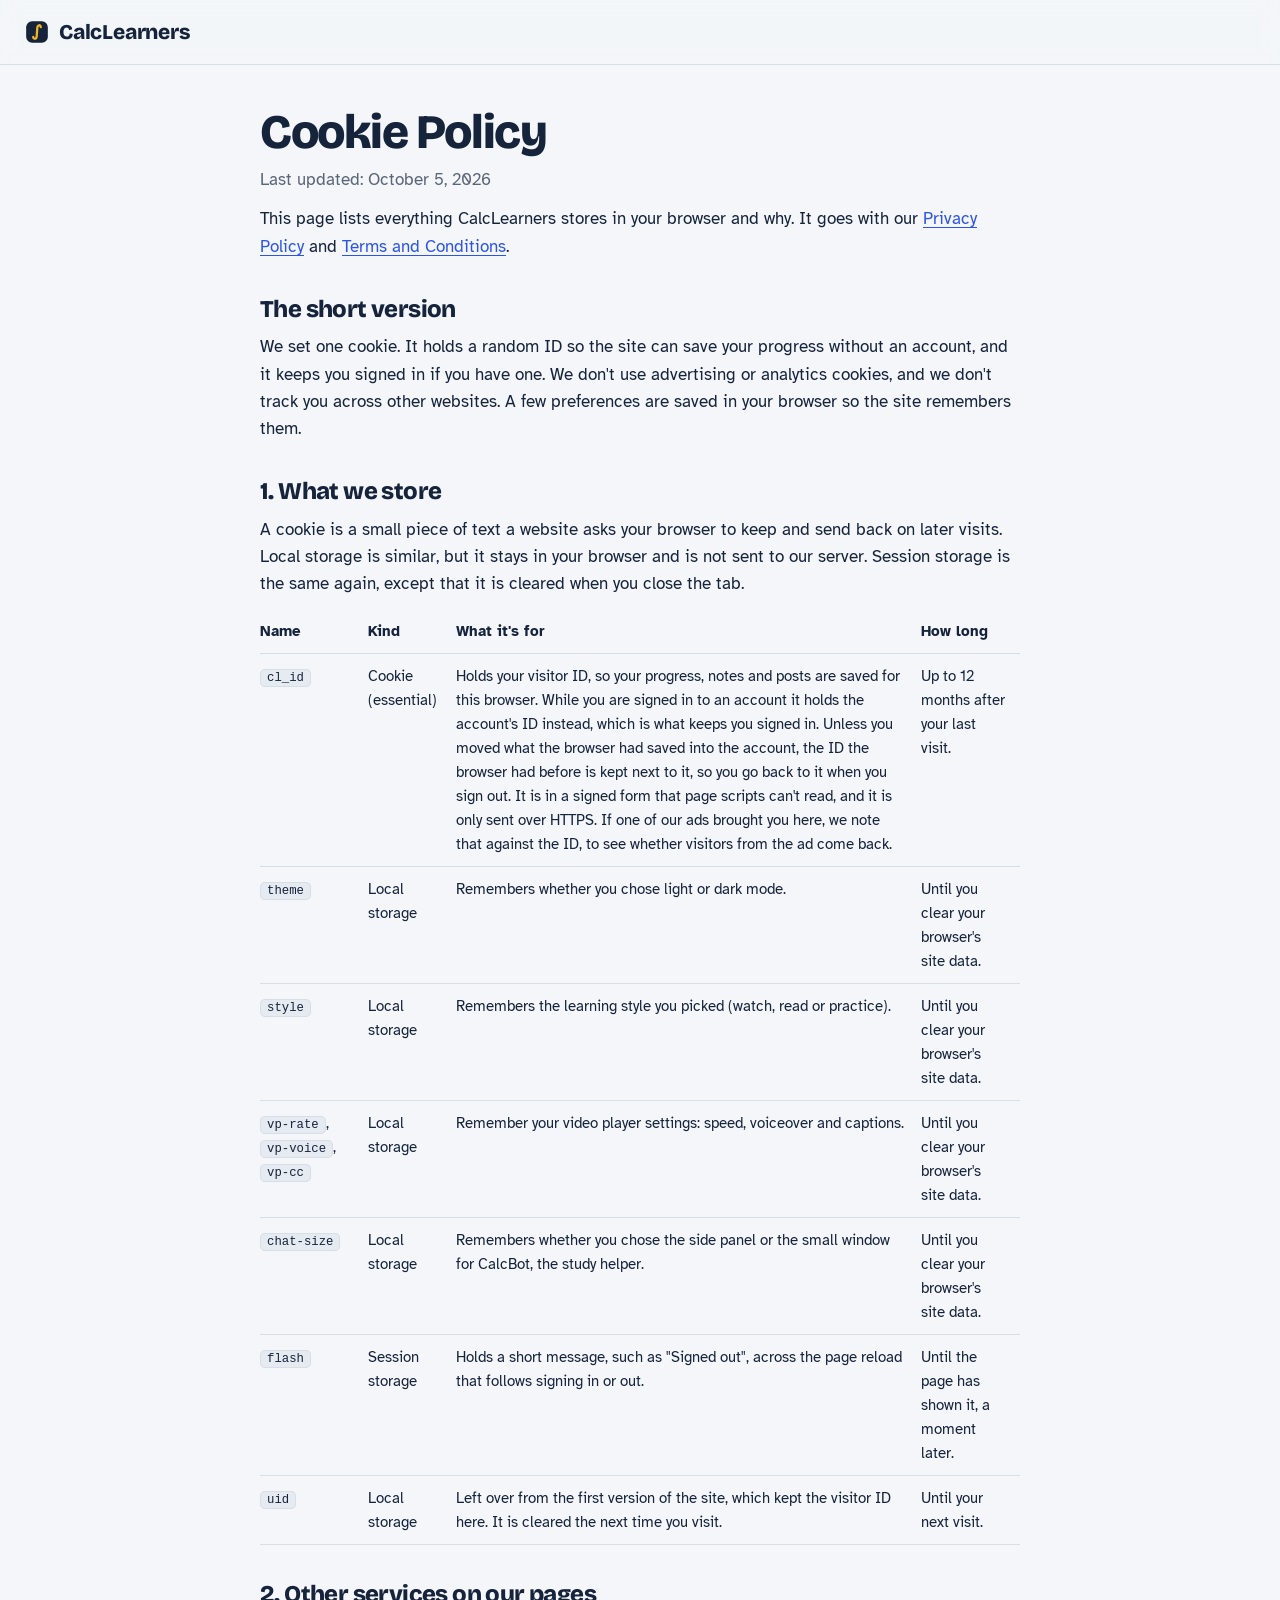
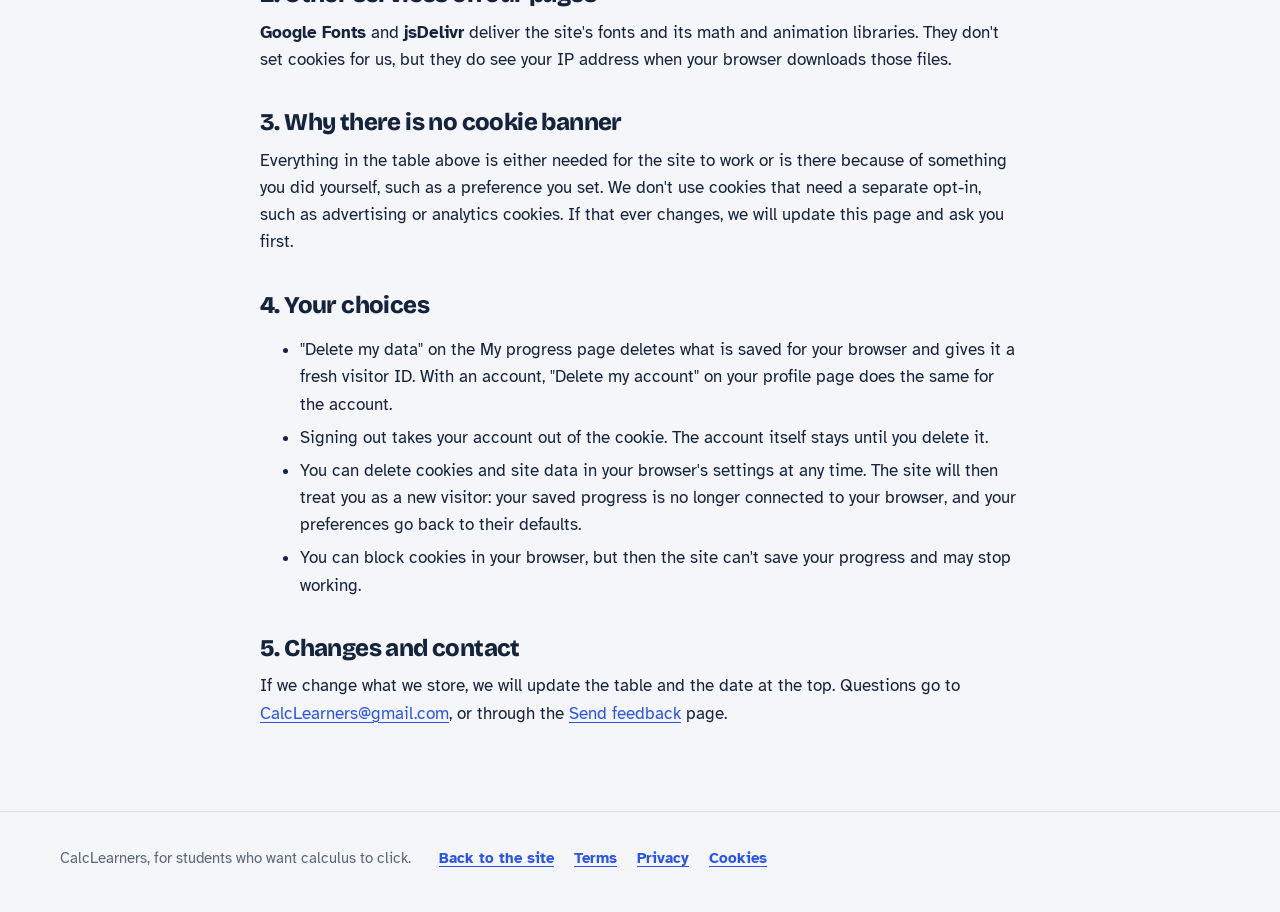
==== commit 7361b177: "Start a new CalcBot conversation every time the chat is opened Closing the chat ends the conversatio" ====
--- a/static/cookies.html
+++ b/static/cookies.html
@@ -87,12 +87,6 @@
             <td>Until you clear your browser's site data.</td>
           </tr>
           <tr>
-            <td><code>chat</code></td>
-            <td>Session storage</td>
-            <td>Keeps your conversation with CalcBot, the study helper, while you move between pages.</td>
-            <td>Until you close the tab, start a new chat or sign out.</td>
-          </tr>
-          <tr>
             <td><code>flash</code></td>
             <td>Session storage</td>
             <td>Holds a short message, such as "Signed out", across the page reload that follows signing in
@@ -117,7 +111,7 @@
 
     <h2>3. Why there is no cookie banner</h2>
     <p>Everything in the table above is either needed for the site to work or is there because of something
-      you did yourself: a preference you set, or a chat you started. We don't use cookies that need a separate
+      you did yourself, such as a preference you set. We don't use cookies that need a separate
       opt-in, such as advertising or analytics cookies. If
       that ever changes, we will update this page and ask you first.</p>
 
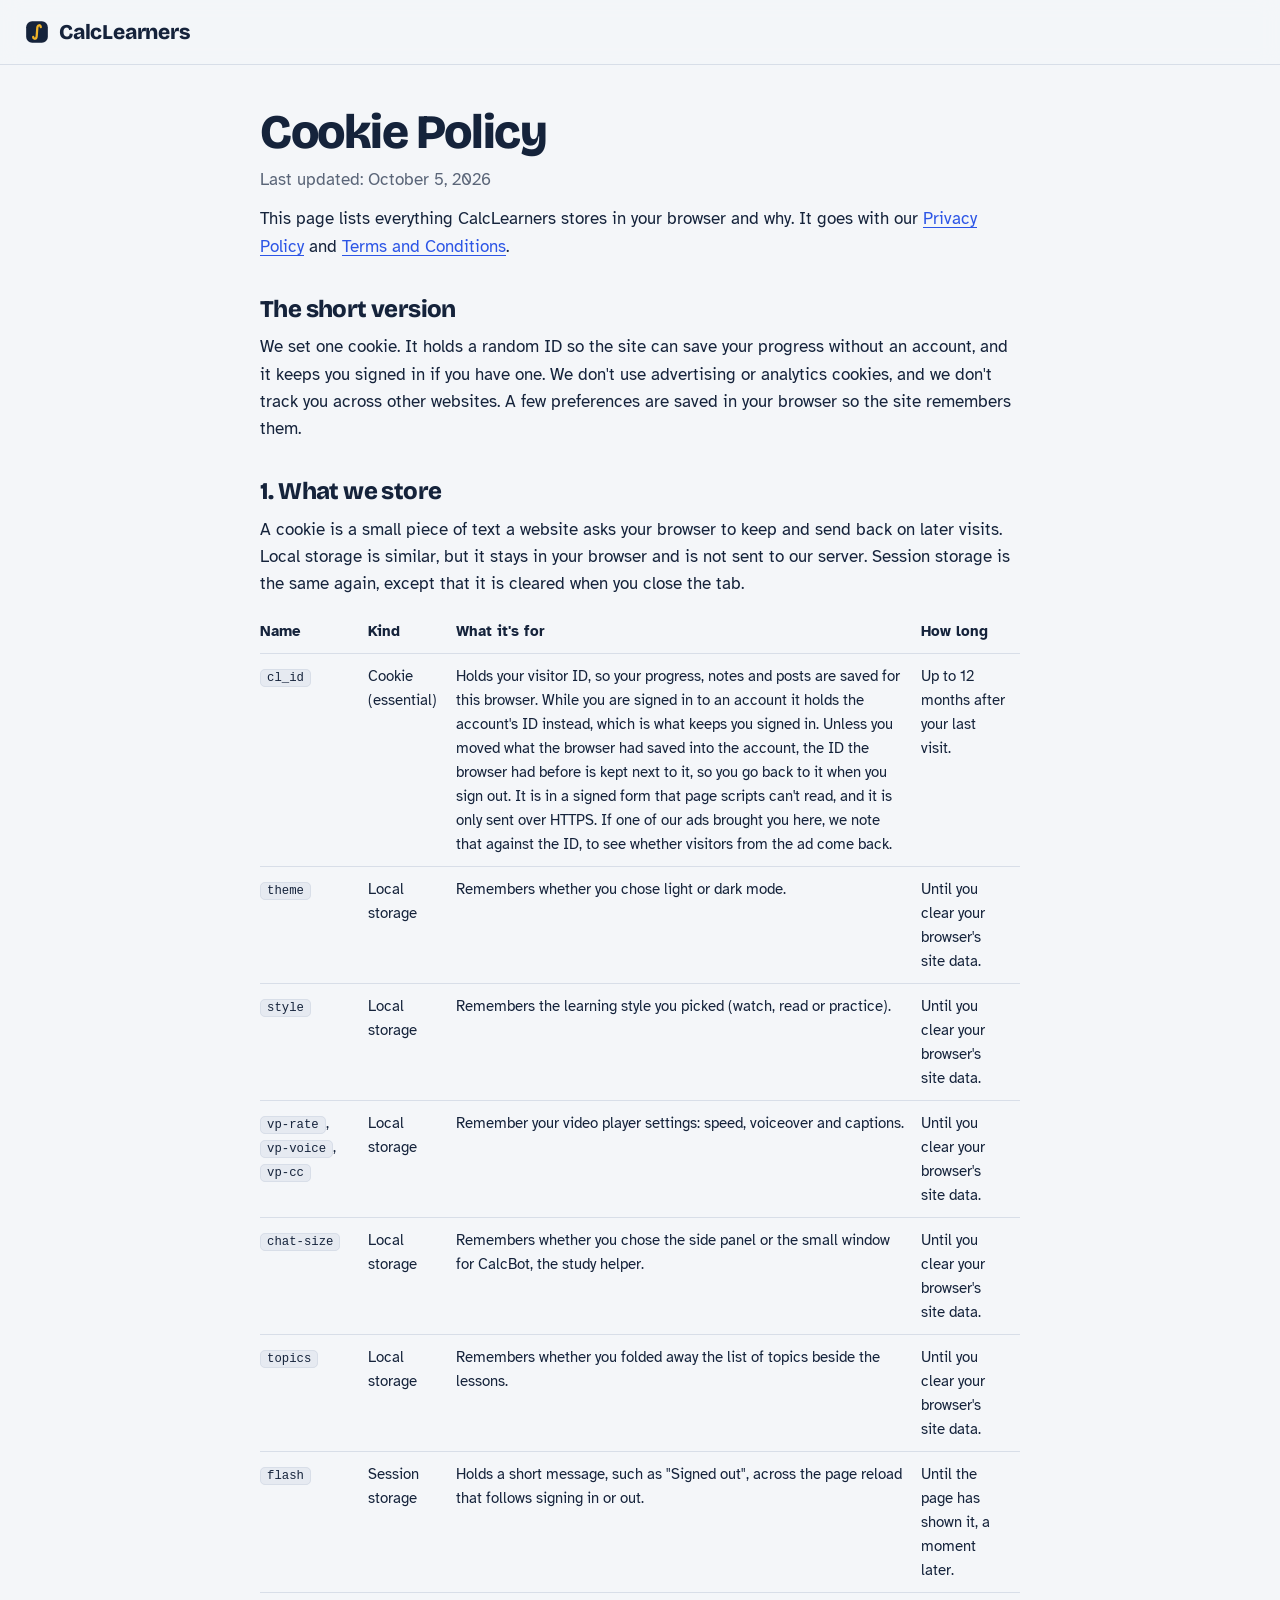
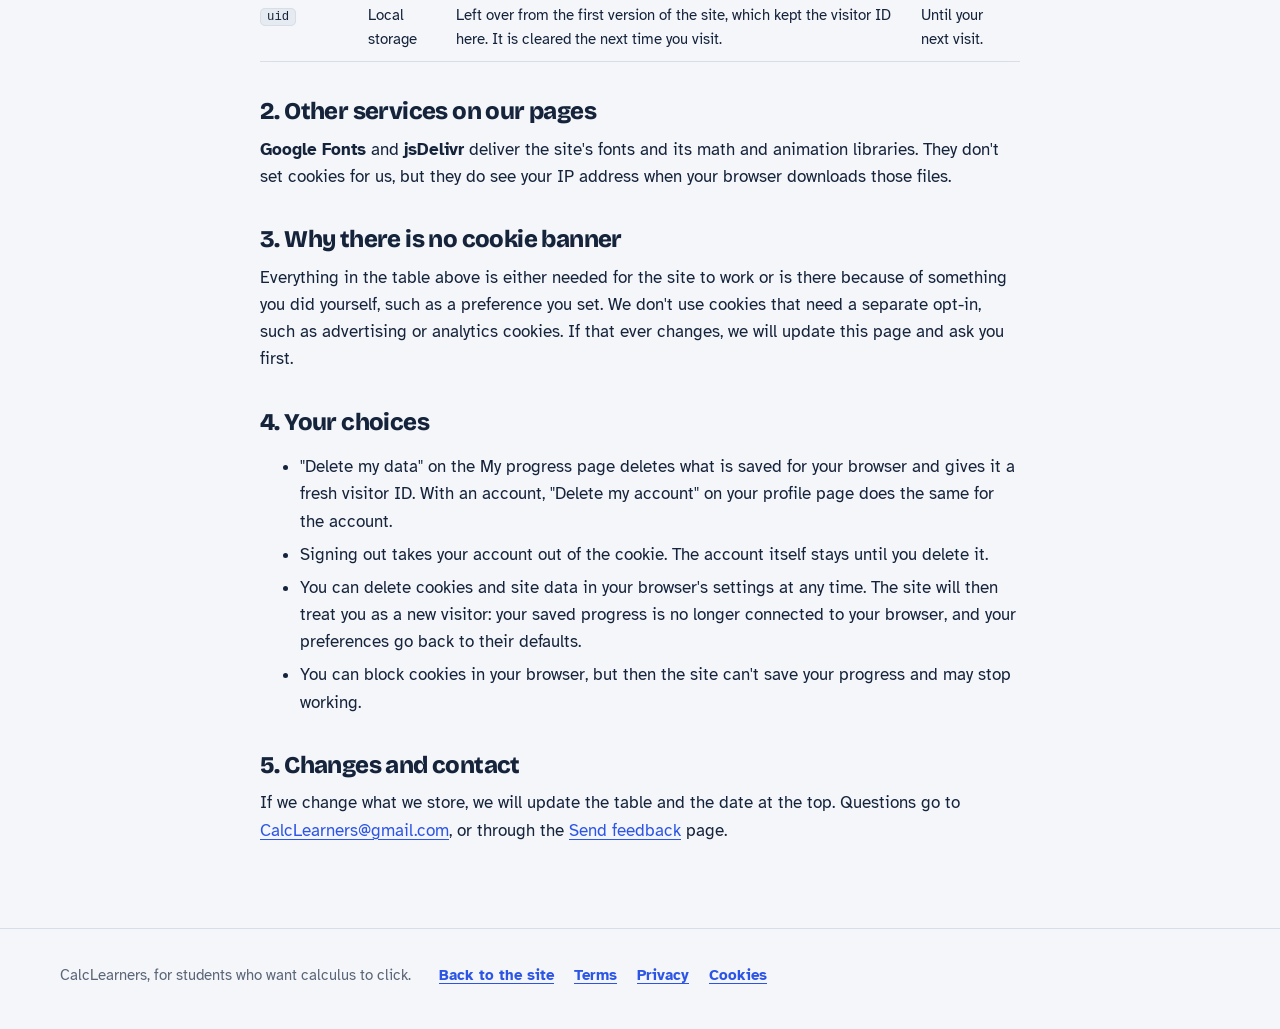
==== commit 89f69568: "Add a button that folds the topics list away On wide screens a small button at the top of the topics" ====
--- a/static/cookies.html
+++ b/static/cookies.html
@@ -87,6 +87,12 @@
             <td>Until you clear your browser's site data.</td>
           </tr>
           <tr>
+            <td><code>topics</code></td>
+            <td>Local storage</td>
+            <td>Remembers whether you folded away the list of topics beside the lessons.</td>
+            <td>Until you clear your browser's site data.</td>
+          </tr>
+          <tr>
             <td><code>flash</code></td>
             <td>Session storage</td>
             <td>Holds a short message, such as "Signed out", across the page reload that follows signing in
--- a/static/style.css
+++ b/static/style.css
@@ -655,6 +655,13 @@
 }
 .aside-head input { margin: 0; }
 .topics-close { display: none; flex: none; }
+.side-toggle { flex: none; width: 40px; height: 40px; min-height: 40px; border-color: transparent; color: var(--graphite); }
+
+/* Wide screens: the topics list folds down to a narrow strip that keeps only its button */
+@media (min-width: 861px) {
+  [data-side="closed"] #topics { width: 69px; overflow: hidden; }
+  [data-side="closed"] #topics :is(.aside-head input, #side) { display: none; }
+}
 
 #side h4 {
   display: flex;
@@ -809,6 +816,15 @@
 .prob p { margin: 0 0 6px; }
 .box { margin-top: 8px; padding: 12px 16px; border-radius: 10px; background: var(--grid); overflow-x: auto; }
 .box.ans { background: var(--ok-bg); }
+.box .steps { margin: 0; }
+.more-practice { margin: 0; padding-top: 14px; border-top: 1px solid var(--rule); font-weight: 700; }
+
+/* Practice page */
+.chip.on { background: var(--accent); color: var(--accent-ink); }
+.week-tabs { margin: 14px 0 26px; }
+.practice-week { margin-bottom: 4px; }
+.practice-set .row.between { align-items: baseline; margin-bottom: 12px; }
+.practice-set h3 { margin-bottom: 0; }
 
 .qq { border-top: 1px solid var(--rule); padding: 14px 0; }
 .choices { display: grid; grid-template-columns: repeat(auto-fit, minmax(min(100%, 200px), 1fr)); gap: 8px; }
@@ -1520,6 +1536,7 @@
   body.topics-open { overflow: hidden; }
   .scrim { display: block; position: fixed; inset: 0; z-index: 44; background: var(--scrim); }
   .topics-close { display: inline-grid; }
+  .side-toggle { display: none; }
   .topics-btn {
     display: inline-flex;
     margin: 0 0 16px;
